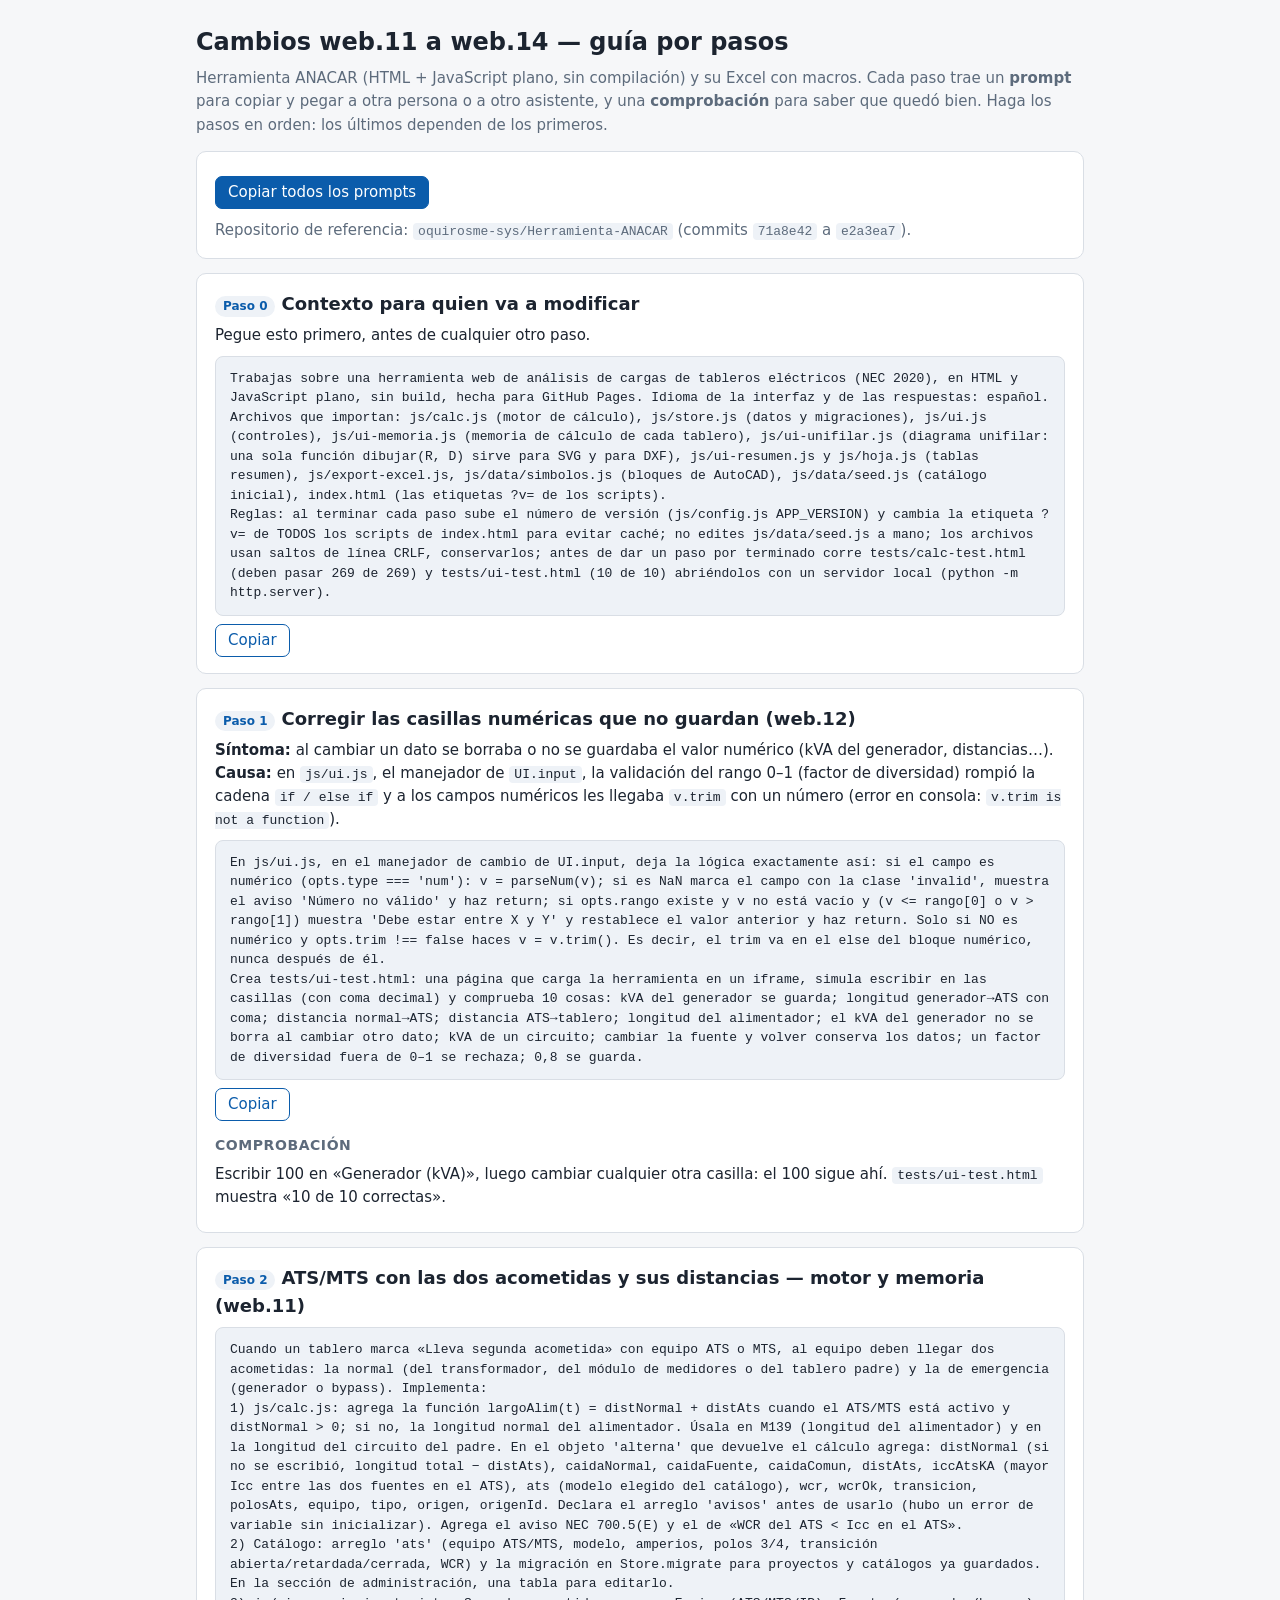
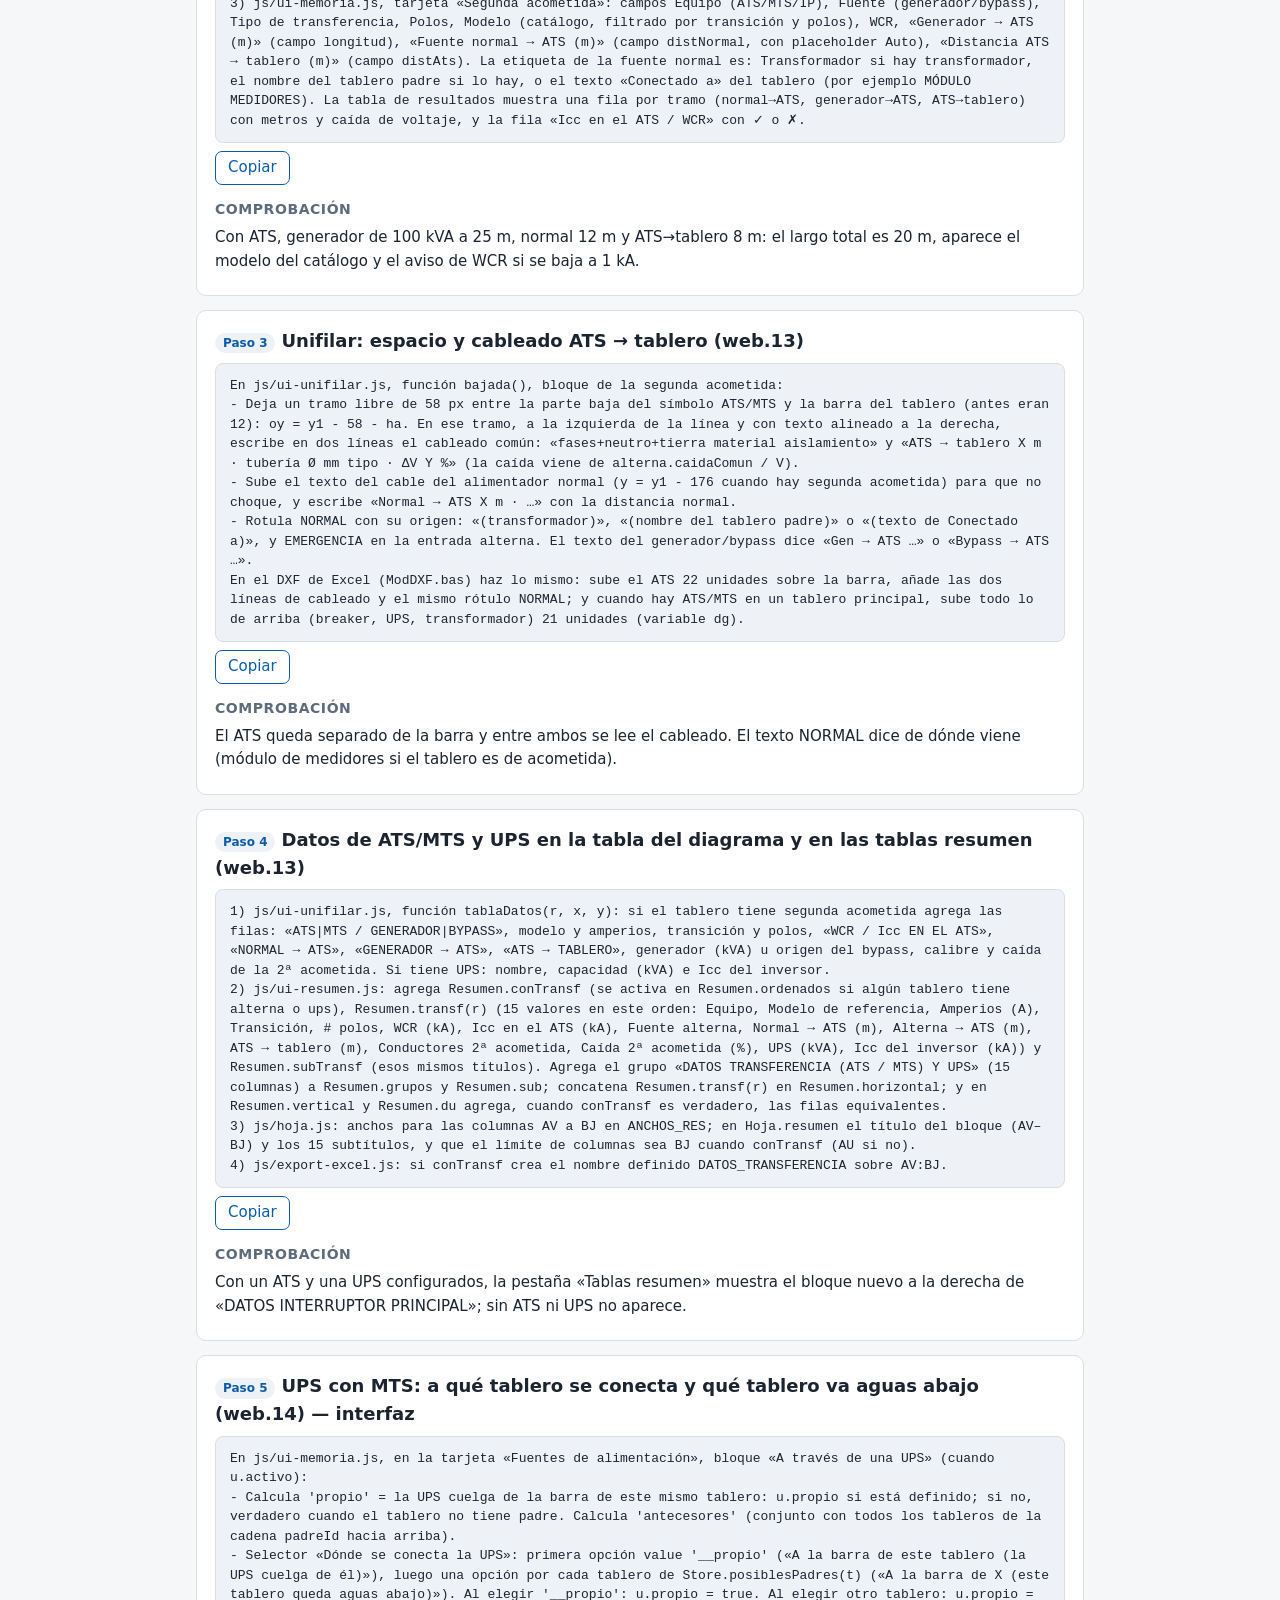
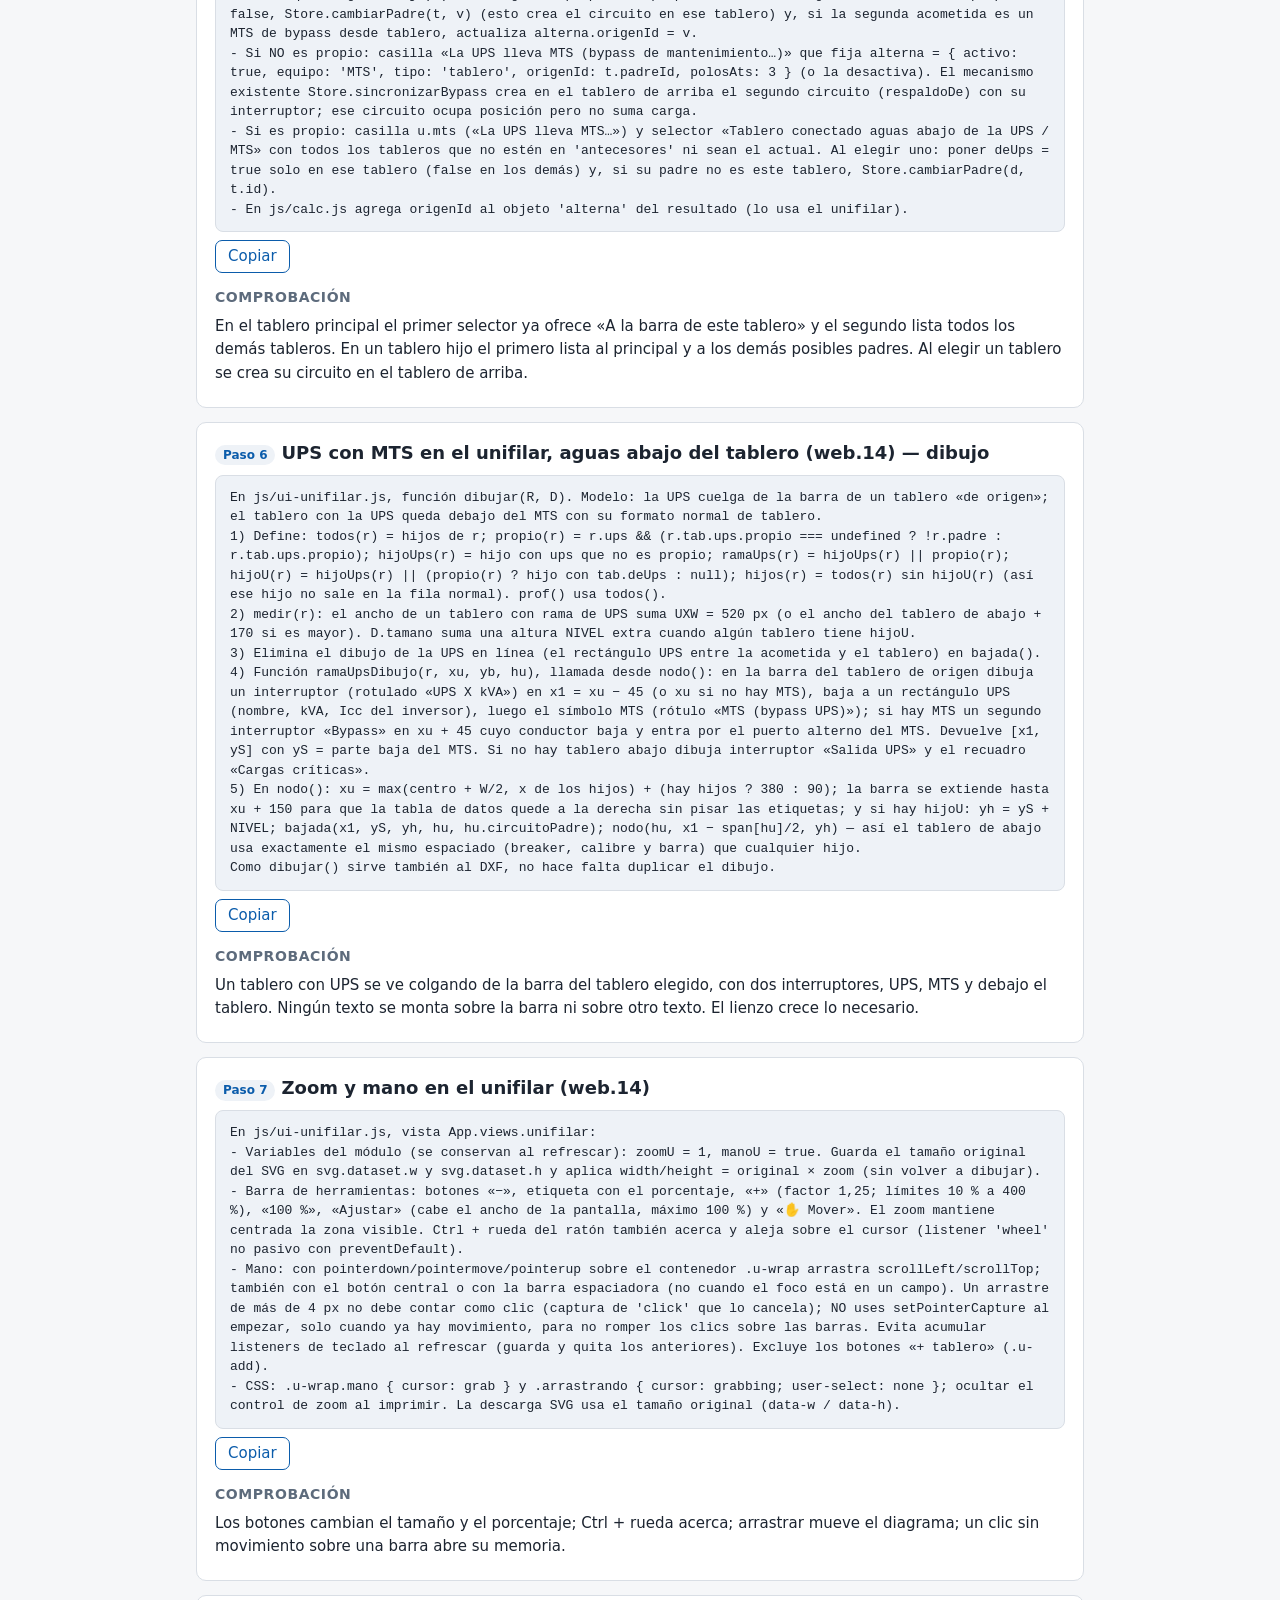
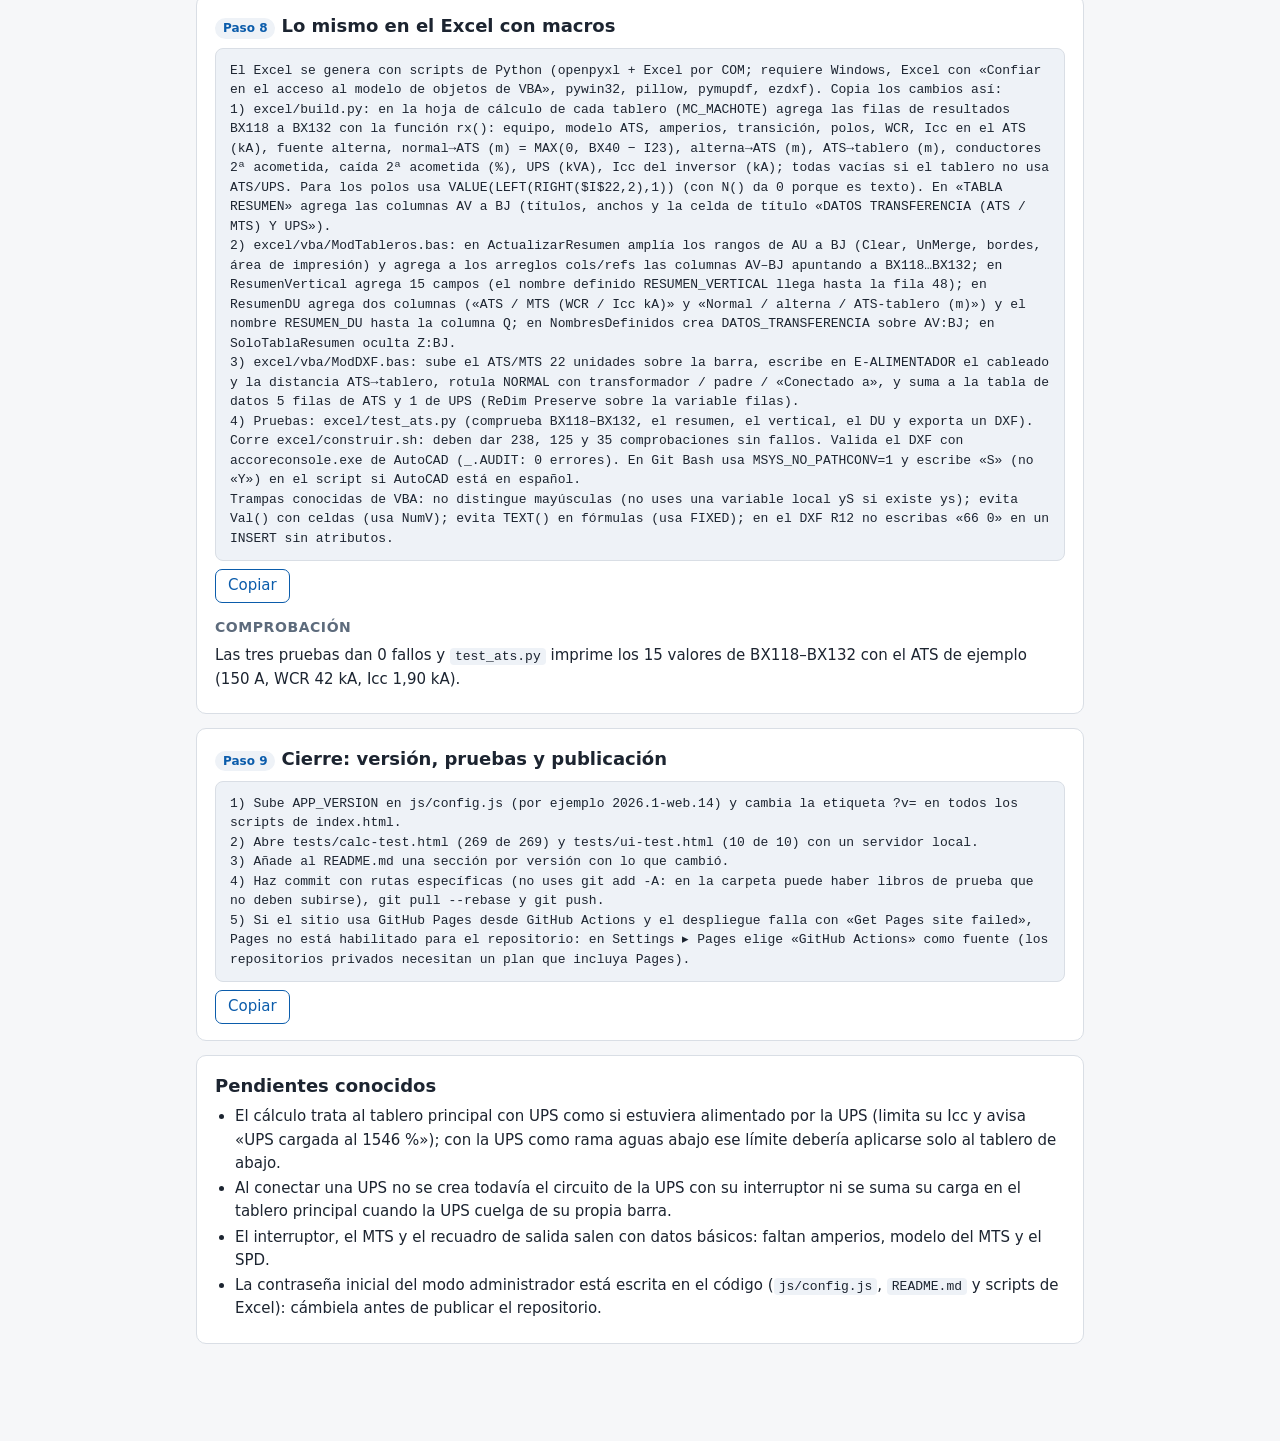
==== docs/cambios-web11-a-web14.html @ cf18eb17 "docs: guía por pasos con los cambios de web.11 a web.14 y prompts para aplicarlos Co-Authored-By: Cl" ====
<!doctype html>
<html lang="es">
<head>
<meta charset="utf-8">
<meta name="viewport" content="width=device-width, initial-scale=1">
<title>Cambios web.11 a web.14 — guía por pasos</title>
<style>
  :root { --bg:#f6f7f9; --card:#fff; --ink:#1c2430; --muted:#5d6b7c; --line:#d9dee5; --brand:#0b5cab; --code:#eef2f7; --ok:#1b7f4b; }
  @media (prefers-color-scheme: dark) { :root { --bg:#14181e; --card:#1d232b; --ink:#e8edf3; --muted:#9aa7b6; --line:#2d3641; --brand:#6aa9f0; --code:#11161c; --ok:#58c58a; } }
  * { box-sizing: border-box; }
  body { margin:0; background:var(--bg); color:var(--ink); font:15px/1.55 system-ui,"Segoe UI",Arial,sans-serif; }
  main { max-width: 920px; margin: 0 auto; padding: 24px 16px 64px; }
  h1 { font-size: 24px; margin: 0 0 6px; } h2 { font-size: 18px; margin: 0 0 4px; } h3 { font-size: 14px; margin: 14px 0 4px; color: var(--muted); text-transform: uppercase; letter-spacing: .04em; }
  p { margin: 6px 0; } .muted { color: var(--muted); }
  .card { background: var(--card); border: 1px solid var(--line); border-radius: 10px; padding: 16px 18px; margin: 14px 0; }
  .tag { display:inline-block; font-size:12px; font-weight:700; padding:1px 8px; border-radius:99px; background: var(--code); color: var(--brand); margin-right: 6px; }
  pre { margin: 8px 0 0; padding: 12px 14px; background: var(--code); border: 1px solid var(--line); border-radius: 8px; white-space: pre-wrap; word-wrap: break-word; font: 13px/1.5 ui-monospace,Consolas,monospace; }
  button { font: inherit; cursor: pointer; border: 1px solid var(--brand); background: transparent; color: var(--brand); border-radius: 7px; padding: 4px 12px; margin-top: 8px; }
  button.fill { background: var(--brand); color: #fff; } button.hecho { border-color: var(--ok); color: var(--ok); }
  ul { margin: 6px 0 6px 20px; padding: 0; } li { margin: 2px 0; }
  code { background: var(--code); padding: 1px 5px; border-radius: 4px; font: 13px ui-monospace,Consolas,monospace; }
  .ver { display:flex; gap:10px; flex-wrap:wrap; align-items:center; }
  label.chk { display:inline-flex; gap:6px; align-items:center; font-size:13px; color:var(--muted); margin-top:8px; margin-left:10px; }
</style>
</head>
<body>
<main>
  <h1>Cambios web.11 a web.14 — guía por pasos</h1>
  <p class="muted">Herramienta ANACAR (HTML + JavaScript plano, sin compilación) y su Excel con macros. Cada paso trae un <b>prompt</b> para copiar y pegar a otra persona o a otro asistente, y una <b>comprobación</b> para saber que quedó bien. Haga los pasos en orden: los últimos dependen de los primeros.</p>
  <div class="card ver">
    <button class="fill" id="todo">Copiar todos los prompts</button>
    <span class="muted">Repositorio de referencia: <code>oquirosme-sys/Herramienta-ANACAR</code> (commits <code>71a8e42</code> a <code>e2a3ea7</code>).</span>
  </div>

  <section class="card" data-p>
    <h2><span class="tag">Paso 0</span>Contexto para quien va a modificar</h2>
    <p>Pegue esto primero, antes de cualquier otro paso.</p>
    <pre>Trabajas sobre una herramienta web de análisis de cargas de tableros eléctricos (NEC 2020), en HTML y JavaScript plano, sin build, hecha para GitHub Pages. Idioma de la interfaz y de las respuestas: español.
Archivos que importan: js/calc.js (motor de cálculo), js/store.js (datos y migraciones), js/ui.js (controles), js/ui-memoria.js (memoria de cálculo de cada tablero), js/ui-unifilar.js (diagrama unifilar: una sola función dibujar(R, D) sirve para SVG y para DXF), js/ui-resumen.js y js/hoja.js (tablas resumen), js/export-excel.js, js/data/simbolos.js (bloques de AutoCAD), js/data/seed.js (catálogo inicial), index.html (las etiquetas ?v= de los scripts).
Reglas: al terminar cada paso sube el número de versión (js/config.js APP_VERSION) y cambia la etiqueta ?v= de TODOS los scripts de index.html para evitar caché; no edites js/data/seed.js a mano; los archivos usan saltos de línea CRLF, conservarlos; antes de dar un paso por terminado corre tests/calc-test.html (deben pasar 269 de 269) y tests/ui-test.html (10 de 10) abriéndolos con un servidor local (python -m http.server).</pre>
    <button>Copiar</button>
  </section>

  <section class="card" data-p>
    <h2><span class="tag">Paso 1</span>Corregir las casillas numéricas que no guardan (web.12)</h2>
    <p><b>Síntoma:</b> al cambiar un dato se borraba o no se guardaba el valor numérico (kVA del generador, distancias…). <b>Causa:</b> en <code>js/ui.js</code>, el manejador de <code>UI.input</code>, la validación del rango 0–1 (factor de diversidad) rompió la cadena <code>if / else if</code> y a los campos numéricos les llegaba <code>v.trim</code> con un número (error en consola: <code>v.trim is not a function</code>).</p>
    <pre>En js/ui.js, en el manejador de cambio de UI.input, deja la lógica exactamente así: si el campo es numérico (opts.type === 'num'): v = parseNum(v); si es NaN marca el campo con la clase 'invalid', muestra el aviso 'Número no válido' y haz return; si opts.rango existe y v no está vacío y (v &lt;= rango[0] o v &gt; rango[1]) muestra 'Debe estar entre X y Y' y restablece el valor anterior y haz return. Solo si NO es numérico y opts.trim !== false haces v = v.trim(). Es decir, el trim va en el else del bloque numérico, nunca después de él.
Crea tests/ui-test.html: una página que carga la herramienta en un iframe, simula escribir en las casillas (con coma decimal) y comprueba 10 cosas: kVA del generador se guarda; longitud generador→ATS con coma; distancia normal→ATS; distancia ATS→tablero; longitud del alimentador; el kVA del generador no se borra al cambiar otro dato; kVA de un circuito; cambiar la fuente y volver conserva los datos; un factor de diversidad fuera de 0–1 se rechaza; 0,8 se guarda.</pre>
    <button>Copiar</button>
    <h3>Comprobación</h3>
    <p>Escribir 100 en «Generador (kVA)», luego cambiar cualquier otra casilla: el 100 sigue ahí. <code>tests/ui-test.html</code> muestra «10 de 10 correctas».</p>
  </section>

  <section class="card" data-p>
    <h2><span class="tag">Paso 2</span>ATS/MTS con las dos acometidas y sus distancias — motor y memoria (web.11)</h2>
    <pre>Cuando un tablero marca «Lleva segunda acometida» con equipo ATS o MTS, al equipo deben llegar dos acometidas: la normal (del transformador, del módulo de medidores o del tablero padre) y la de emergencia (generador o bypass). Implementa:
1) js/calc.js: agrega la función largoAlim(t) = distNormal + distAts cuando el ATS/MTS está activo y distNormal &gt; 0; si no, la longitud normal del alimentador. Úsala en M139 (longitud del alimentador) y en la longitud del circuito del padre. En el objeto 'alterna' que devuelve el cálculo agrega: distNormal (si no se escribió, longitud total − distAts), caidaNormal, caidaFuente, caidaComun, distAts, iccAtsKA (mayor Icc entre las dos fuentes en el ATS), ats (modelo elegido del catálogo), wcr, wcrOk, transicion, polosAts, equipo, tipo, origen, origenId. Declara el arreglo 'avisos' antes de usarlo (hubo un error de variable sin inicializar). Agrega el aviso NEC 700.5(E) y el de «WCR del ATS &lt; Icc en el ATS».
2) Catálogo: arreglo 'ats' (equipo ATS/MTS, modelo, amperios, polos 3/4, transición abierta/retardada/cerrada, WCR) y la migración en Store.migrate para proyectos y catálogos ya guardados. En la sección de administración, una tabla para editarlo.
3) js/ui-memoria.js, tarjeta «Segunda acometida»: campos Equipo (ATS/MTS/IP), Fuente (generador/bypass), Tipo de transferencia, Polos, Modelo (catálogo, filtrado por transición y polos), WCR, «Generador → ATS (m)» (campo longitud), «Fuente normal → ATS (m)» (campo distNormal, con placeholder Auto), «Distancia ATS → tablero (m)» (campo distAts). La etiqueta de la fuente normal es: Transformador si hay transformador, el nombre del tablero padre si lo hay, o el texto «Conectado a» del tablero (por ejemplo MÓDULO MEDIDORES). La tabla de resultados muestra una fila por tramo (normal→ATS, generador→ATS, ATS→tablero) con metros y caída de voltaje, y la fila «Icc en el ATS / WCR» con ✓ o ✗.</pre>
    <button>Copiar</button>
    <h3>Comprobación</h3>
    <p>Con ATS, generador de 100 kVA a 25 m, normal 12 m y ATS→tablero 8 m: el largo total es 20 m, aparece el modelo del catálogo y el aviso de WCR si se baja a 1 kA.</p>
  </section>

  <section class="card" data-p>
    <h2><span class="tag">Paso 3</span>Unifilar: espacio y cableado ATS → tablero (web.13)</h2>
    <pre>En js/ui-unifilar.js, función bajada(), bloque de la segunda acometida:
- Deja un tramo libre de 58 px entre la parte baja del símbolo ATS/MTS y la barra del tablero (antes eran 12): oy = y1 - 58 - ha. En ese tramo, a la izquierda de la línea y con texto alineado a la derecha, escribe en dos líneas el cableado común: «fases+neutro+tierra material aislamiento» y «ATS → tablero X m · tubería Ø mm tipo · ΔV Y %» (la caída viene de alterna.caidaComun / V).
- Sube el texto del cable del alimentador normal (y = y1 - 176 cuando hay segunda acometida) para que no choque, y escribe «Normal → ATS X m · …» con la distancia normal.
- Rotula NORMAL con su origen: «(transformador)», «(nombre del tablero padre)» o «(texto de Conectado a)», y EMERGENCIA en la entrada alterna. El texto del generador/bypass dice «Gen → ATS …» o «Bypass → ATS …».
En el DXF de Excel (ModDXF.bas) haz lo mismo: sube el ATS 22 unidades sobre la barra, añade las dos líneas de cableado y el mismo rótulo NORMAL; y cuando hay ATS/MTS en un tablero principal, sube todo lo de arriba (breaker, UPS, transformador) 21 unidades (variable dg).</pre>
    <button>Copiar</button>
    <h3>Comprobación</h3>
    <p>El ATS queda separado de la barra y entre ambos se lee el cableado. El texto NORMAL dice de dónde viene (módulo de medidores si el tablero es de acometida).</p>
  </section>

  <section class="card" data-p>
    <h2><span class="tag">Paso 4</span>Datos de ATS/MTS y UPS en la tabla del diagrama y en las tablas resumen (web.13)</h2>
    <pre>1) js/ui-unifilar.js, función tablaDatos(r, x, y): si el tablero tiene segunda acometida agrega las filas: «ATS|MTS / GENERADOR|BYPASS», modelo y amperios, transición y polos, «WCR / Icc EN EL ATS», «NORMAL → ATS», «GENERADOR → ATS», «ATS → TABLERO», generador (kVA) u origen del bypass, calibre y caída de la 2ª acometida. Si tiene UPS: nombre, capacidad (kVA) e Icc del inversor.
2) js/ui-resumen.js: agrega Resumen.conTransf (se activa en Resumen.ordenados si algún tablero tiene alterna o ups), Resumen.transf(r) (15 valores en este orden: Equipo, Modelo de referencia, Amperios (A), Transición, # polos, WCR (kA), Icc en el ATS (kA), Fuente alterna, Normal → ATS (m), Alterna → ATS (m), ATS → tablero (m), Conductores 2ª acometida, Caída 2ª acometida (%), UPS (kVA), Icc del inversor (kA)) y Resumen.subTransf (esos mismos títulos). Agrega el grupo «DATOS TRANSFERENCIA (ATS / MTS) Y UPS» (15 columnas) a Resumen.grupos y Resumen.sub; concatena Resumen.transf(r) en Resumen.horizontal; y en Resumen.vertical y Resumen.du agrega, cuando conTransf es verdadero, las filas equivalentes.
3) js/hoja.js: anchos para las columnas AV a BJ en ANCHOS_RES; en Hoja.resumen el título del bloque (AV–BJ) y los 15 subtítulos, y que el límite de columnas sea BJ cuando conTransf (AU si no).
4) js/export-excel.js: si conTransf crea el nombre definido DATOS_TRANSFERENCIA sobre AV:BJ.</pre>
    <button>Copiar</button>
    <h3>Comprobación</h3>
    <p>Con un ATS y una UPS configurados, la pestaña «Tablas resumen» muestra el bloque nuevo a la derecha de «DATOS INTERRUPTOR PRINCIPAL»; sin ATS ni UPS no aparece.</p>
  </section>

  <section class="card" data-p>
    <h2><span class="tag">Paso 5</span>UPS con MTS: a qué tablero se conecta y qué tablero va aguas abajo (web.14) — interfaz</h2>
    <pre>En js/ui-memoria.js, en la tarjeta «Fuentes de alimentación», bloque «A través de una UPS» (cuando u.activo):
- Calcula 'propio' = la UPS cuelga de la barra de este mismo tablero: u.propio si está definido; si no, verdadero cuando el tablero no tiene padre. Calcula 'antecesores' (conjunto con todos los tableros de la cadena padreId hacia arriba).
- Selector «Dónde se conecta la UPS»: primera opción value '__propio' («A la barra de este tablero (la UPS cuelga de él)»), luego una opción por cada tablero de Store.posiblesPadres(t) («A la barra de X (este tablero queda aguas abajo)»). Al elegir '__propio': u.propio = true. Al elegir otro tablero: u.propio = false, Store.cambiarPadre(t, v) (esto crea el circuito en ese tablero) y, si la segunda acometida es un MTS de bypass desde tablero, actualiza alterna.origenId = v.
- Si NO es propio: casilla «La UPS lleva MTS (bypass de mantenimiento…)» que fija alterna = { activo: true, equipo: 'MTS', tipo: 'tablero', origenId: t.padreId, polosAts: 3 } (o la desactiva). El mecanismo existente Store.sincronizarBypass crea en el tablero de arriba el segundo circuito (respaldoDe) con su interruptor; ese circuito ocupa posición pero no suma carga.
- Si es propio: casilla u.mts («La UPS lleva MTS…») y selector «Tablero conectado aguas abajo de la UPS / MTS» con todos los tableros que no estén en 'antecesores' ni sean el actual. Al elegir uno: poner deUps = true solo en ese tablero (false en los demás) y, si su padre no es este tablero, Store.cambiarPadre(d, t.id).
- En js/calc.js agrega origenId al objeto 'alterna' del resultado (lo usa el unifilar).</pre>
    <button>Copiar</button>
    <h3>Comprobación</h3>
    <p>En el tablero principal el primer selector ya ofrece «A la barra de este tablero» y el segundo lista todos los demás tableros. En un tablero hijo el primero lista al principal y a los demás posibles padres. Al elegir un tablero se crea su circuito en el tablero de arriba.</p>
  </section>

  <section class="card" data-p>
    <h2><span class="tag">Paso 6</span>UPS con MTS en el unifilar, aguas abajo del tablero (web.14) — dibujo</h2>
    <pre>En js/ui-unifilar.js, función dibujar(R, D). Modelo: la UPS cuelga de la barra de un tablero «de origen»; el tablero con la UPS queda debajo del MTS con su formato normal de tablero.
1) Define: todos(r) = hijos de r; propio(r) = r.ups && (r.tab.ups.propio === undefined ? !r.padre : r.tab.ups.propio); hijoUps(r) = hijo con ups que no es propio; ramaUps(r) = hijoUps(r) || propio(r); hijoU(r) = hijoUps(r) || (propio(r) ? hijo con tab.deUps : null); hijos(r) = todos(r) sin hijoU(r) (así ese hijo no sale en la fila normal). prof() usa todos().
2) medir(r): el ancho de un tablero con rama de UPS suma UXW = 520 px (o el ancho del tablero de abajo + 170 si es mayor). D.tamano suma una altura NIVEL extra cuando algún tablero tiene hijoU.
3) Elimina el dibujo de la UPS en línea (el rectángulo UPS entre la acometida y el tablero) en bajada().
4) Función ramaUpsDibujo(r, xu, yb, hu), llamada desde nodo(): en la barra del tablero de origen dibuja un interruptor (rotulado «UPS X kVA») en x1 = xu − 45 (o xu si no hay MTS), baja a un rectángulo UPS (nombre, kVA, Icc del inversor), luego el símbolo MTS (rótulo «MTS (bypass UPS)»); si hay MTS un segundo interruptor «Bypass» en xu + 45 cuyo conductor baja y entra por el puerto alterno del MTS. Devuelve [x1, yS] con yS = parte baja del MTS. Si no hay tablero abajo dibuja interruptor «Salida UPS» y el recuadro «Cargas críticas».
5) En nodo(): xu = max(centro + W/2, x de los hijos) + (hay hijos ? 380 : 90); la barra se extiende hasta xu + 150 para que la tabla de datos quede a la derecha sin pisar las etiquetas; y si hay hijoU: yh = yS + NIVEL; bajada(x1, yS, yh, hu, hu.circuitoPadre); nodo(hu, x1 − span[hu]/2, yh) — así el tablero de abajo usa exactamente el mismo espaciado (breaker, calibre y barra) que cualquier hijo.
Como dibujar() sirve también al DXF, no hace falta duplicar el dibujo.</pre>
    <button>Copiar</button>
    <h3>Comprobación</h3>
    <p>Un tablero con UPS se ve colgando de la barra del tablero elegido, con dos interruptores, UPS, MTS y debajo el tablero. Ningún texto se monta sobre la barra ni sobre otro texto. El lienzo crece lo necesario.</p>
  </section>

  <section class="card" data-p>
    <h2><span class="tag">Paso 7</span>Zoom y mano en el unifilar (web.14)</h2>
    <pre>En js/ui-unifilar.js, vista App.views.unifilar:
- Variables del módulo (se conservan al refrescar): zoomU = 1, manoU = true. Guarda el tamaño original del SVG en svg.dataset.w y svg.dataset.h y aplica width/height = original × zoom (sin volver a dibujar).
- Barra de herramientas: botones «−», etiqueta con el porcentaje, «+» (factor 1,25; límites 10 % a 400 %), «100 %», «Ajustar» (cabe el ancho de la pantalla, máximo 100 %) y «✋ Mover». El zoom mantiene centrada la zona visible. Ctrl + rueda del ratón también acerca y aleja sobre el cursor (listener 'wheel' no pasivo con preventDefault).
- Mano: con pointerdown/pointermove/pointerup sobre el contenedor .u-wrap arrastra scrollLeft/scrollTop; también con el botón central o con la barra espaciadora (no cuando el foco está en un campo). Un arrastre de más de 4 px no debe contar como clic (captura de 'click' que lo cancela); NO uses setPointerCapture al empezar, solo cuando ya hay movimiento, para no romper los clics sobre las barras. Evita acumular listeners de teclado al refrescar (guarda y quita los anteriores). Excluye los botones «+ tablero» (.u-add).
- CSS: .u-wrap.mano { cursor: grab } y .arrastrando { cursor: grabbing; user-select: none }; ocultar el control de zoom al imprimir. La descarga SVG usa el tamaño original (data-w / data-h).</pre>
    <button>Copiar</button>
    <h3>Comprobación</h3>
    <p>Los botones cambian el tamaño y el porcentaje; Ctrl + rueda acerca; arrastrar mueve el diagrama; un clic sin movimiento sobre una barra abre su memoria.</p>
  </section>

  <section class="card" data-p>
    <h2><span class="tag">Paso 8</span>Lo mismo en el Excel con macros</h2>
    <pre>El Excel se genera con scripts de Python (openpyxl + Excel por COM; requiere Windows, Excel con «Confiar en el acceso al modelo de objetos de VBA», pywin32, pillow, pymupdf, ezdxf). Copia los cambios así:
1) excel/build.py: en la hoja de cálculo de cada tablero (MC_MACHOTE) agrega las filas de resultados BX118 a BX132 con la función rx(): equipo, modelo ATS, amperios, transición, polos, WCR, Icc en el ATS (kA), fuente alterna, normal→ATS (m) = MAX(0, BX40 − I23), alterna→ATS (m), ATS→tablero (m), conductores 2ª acometida, caída 2ª acometida (%), UPS (kVA), Icc del inversor (kA); todas vacías si el tablero no usa ATS/UPS. Para los polos usa VALUE(LEFT(RIGHT($I$22,2),1)) (con N() da 0 porque es texto). En «TABLA RESUMEN» agrega las columnas AV a BJ (títulos, anchos y la celda de título «DATOS TRANSFERENCIA (ATS / MTS) Y UPS»).
2) excel/vba/ModTableros.bas: en ActualizarResumen amplía los rangos de AU a BJ (Clear, UnMerge, bordes, área de impresión) y agrega a los arreglos cols/refs las columnas AV–BJ apuntando a BX118…BX132; en ResumenVertical agrega 15 campos (el nombre definido RESUMEN_VERTICAL llega hasta la fila 48); en ResumenDU agrega dos columnas («ATS / MTS (WCR / Icc kA)» y «Normal / alterna / ATS-tablero (m)») y el nombre RESUMEN_DU hasta la columna Q; en NombresDefinidos crea DATOS_TRANSFERENCIA sobre AV:BJ; en SoloTablaResumen oculta Z:BJ.
3) excel/vba/ModDXF.bas: sube el ATS/MTS 22 unidades sobre la barra, escribe en E-ALIMENTADOR el cableado y la distancia ATS→tablero, rotula NORMAL con transformador / padre / «Conectado a», y suma a la tabla de datos 5 filas de ATS y 1 de UPS (ReDim Preserve sobre la variable filas).
4) Pruebas: excel/test_ats.py (comprueba BX118–BX132, el resumen, el vertical, el DU y exporta un DXF). Corre excel/construir.sh: deben dar 238, 125 y 35 comprobaciones sin fallos. Valida el DXF con accoreconsole.exe de AutoCAD (_.AUDIT: 0 errores). En Git Bash usa MSYS_NO_PATHCONV=1 y escribe «S» (no «Y») en el script si AutoCAD está en español.
Trampas conocidas de VBA: no distingue mayúsculas (no uses una variable local yS si existe ys); evita Val() con celdas (usa NumV); evita TEXT() en fórmulas (usa FIXED); en el DXF R12 no escribas «66 0» en un INSERT sin atributos.</pre>
    <button>Copiar</button>
    <h3>Comprobación</h3>
    <p>Las tres pruebas dan 0 fallos y <code>test_ats.py</code> imprime los 15 valores de BX118–BX132 con el ATS de ejemplo (150 A, WCR 42 kA, Icc 1,90 kA).</p>
  </section>

  <section class="card" data-p>
    <h2><span class="tag">Paso 9</span>Cierre: versión, pruebas y publicación</h2>
    <pre>1) Sube APP_VERSION en js/config.js (por ejemplo 2026.1-web.14) y cambia la etiqueta ?v= en todos los scripts de index.html.
2) Abre tests/calc-test.html (269 de 269) y tests/ui-test.html (10 de 10) con un servidor local.
3) Añade al README.md una sección por versión con lo que cambió.
4) Haz commit con rutas específicas (no uses git add -A: en la carpeta puede haber libros de prueba que no deben subirse), git pull --rebase y git push.
5) Si el sitio usa GitHub Pages desde GitHub Actions y el despliegue falla con «Get Pages site failed», Pages no está habilitado para el repositorio: en Settings ▸ Pages elige «GitHub Actions» como fuente (los repositorios privados necesitan un plan que incluya Pages).</pre>
    <button>Copiar</button>
  </section>

  <section class="card">
    <h2>Pendientes conocidos</h2>
    <ul>
      <li>El cálculo trata al tablero principal con UPS como si estuviera alimentado por la UPS (limita su Icc y avisa «UPS cargada al 1546 %»); con la UPS como rama aguas abajo ese límite debería aplicarse solo al tablero de abajo.</li>
      <li>Al conectar una UPS no se crea todavía el circuito de la UPS con su interruptor ni se suma su carga en el tablero principal cuando la UPS cuelga de su propia barra.</li>
      <li>El interruptor, el MTS y el recuadro de salida salen con datos básicos: faltan amperios, modelo del MTS y el SPD.</li>
      <li>La contraseña inicial del modo administrador está escrita en el código (<code>js/config.js</code>, <code>README.md</code> y scripts de Excel): cámbiela antes de publicar el repositorio.</li>
    </ul>
  </section>
</main>
<script>
  document.querySelectorAll('section[data-p]').forEach(function (s) {
    var pre = s.querySelector('pre'), b = s.querySelector('button');
    var titulo = s.querySelector('h2').textContent;
    s.dataset.texto = titulo + '\n\n' + pre.textContent;
    b.addEventListener('click', function () {
      copiar(pre.textContent, b);
    });
  });
  function copiar(t, b) {
    var ok = function () { var a = b.textContent; b.textContent = 'Copiado ✓'; b.classList.add('hecho'); setTimeout(function () { b.textContent = a; b.classList.remove('hecho'); }, 1500); };
    if (navigator.clipboard && navigator.clipboard.writeText) navigator.clipboard.writeText(t).then(ok, function () { viejo(t); ok(); });
    else { viejo(t); ok(); }
  }
  function viejo(t) { var a = document.createElement('textarea'); a.value = t; document.body.appendChild(a); a.select(); try { document.execCommand('copy'); } catch (e) { } document.body.removeChild(a); }
  document.getElementById('todo').addEventListener('click', function () {
    var partes = []; document.querySelectorAll('section[data-p]').forEach(function (s) { partes.push(s.dataset.texto); });
    copiar(partes.join('\n\n----------------------------------------\n\n'), document.getElementById('todo'));
  });
</script>
</body>
</html>
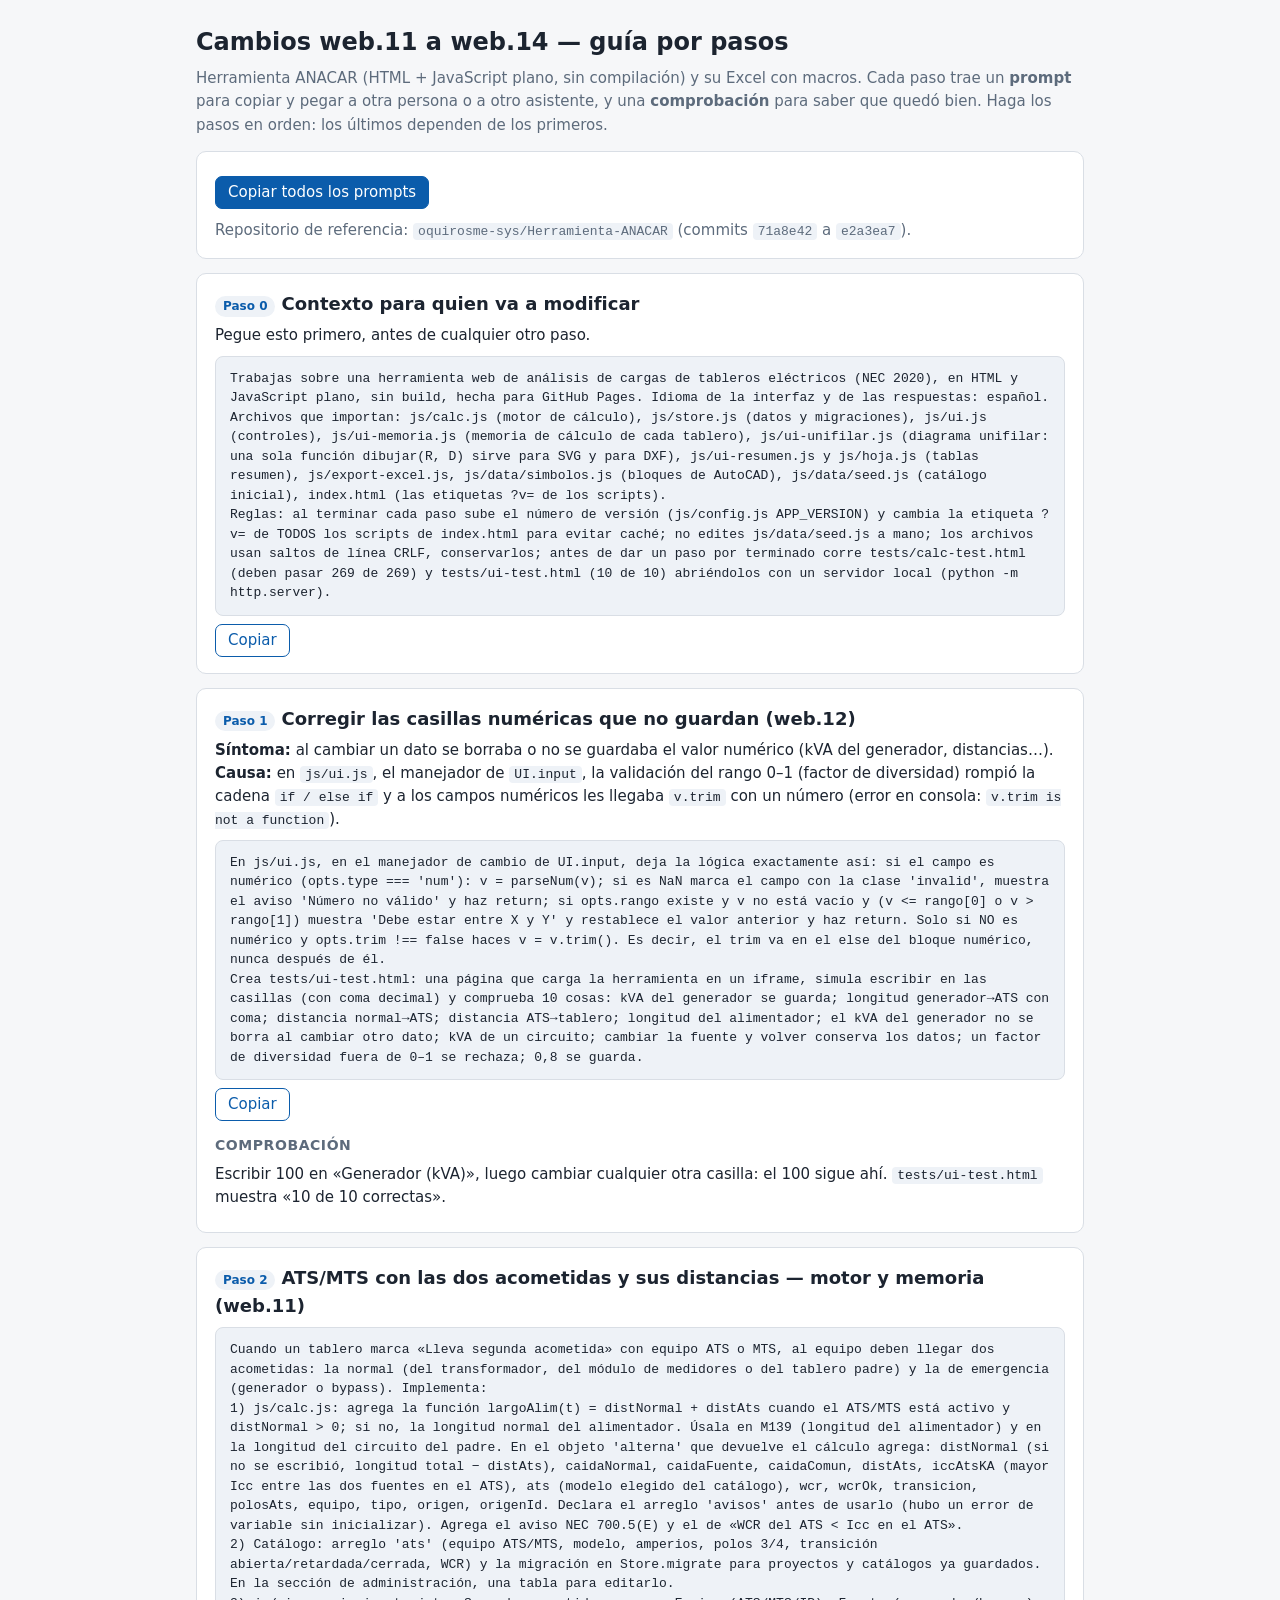
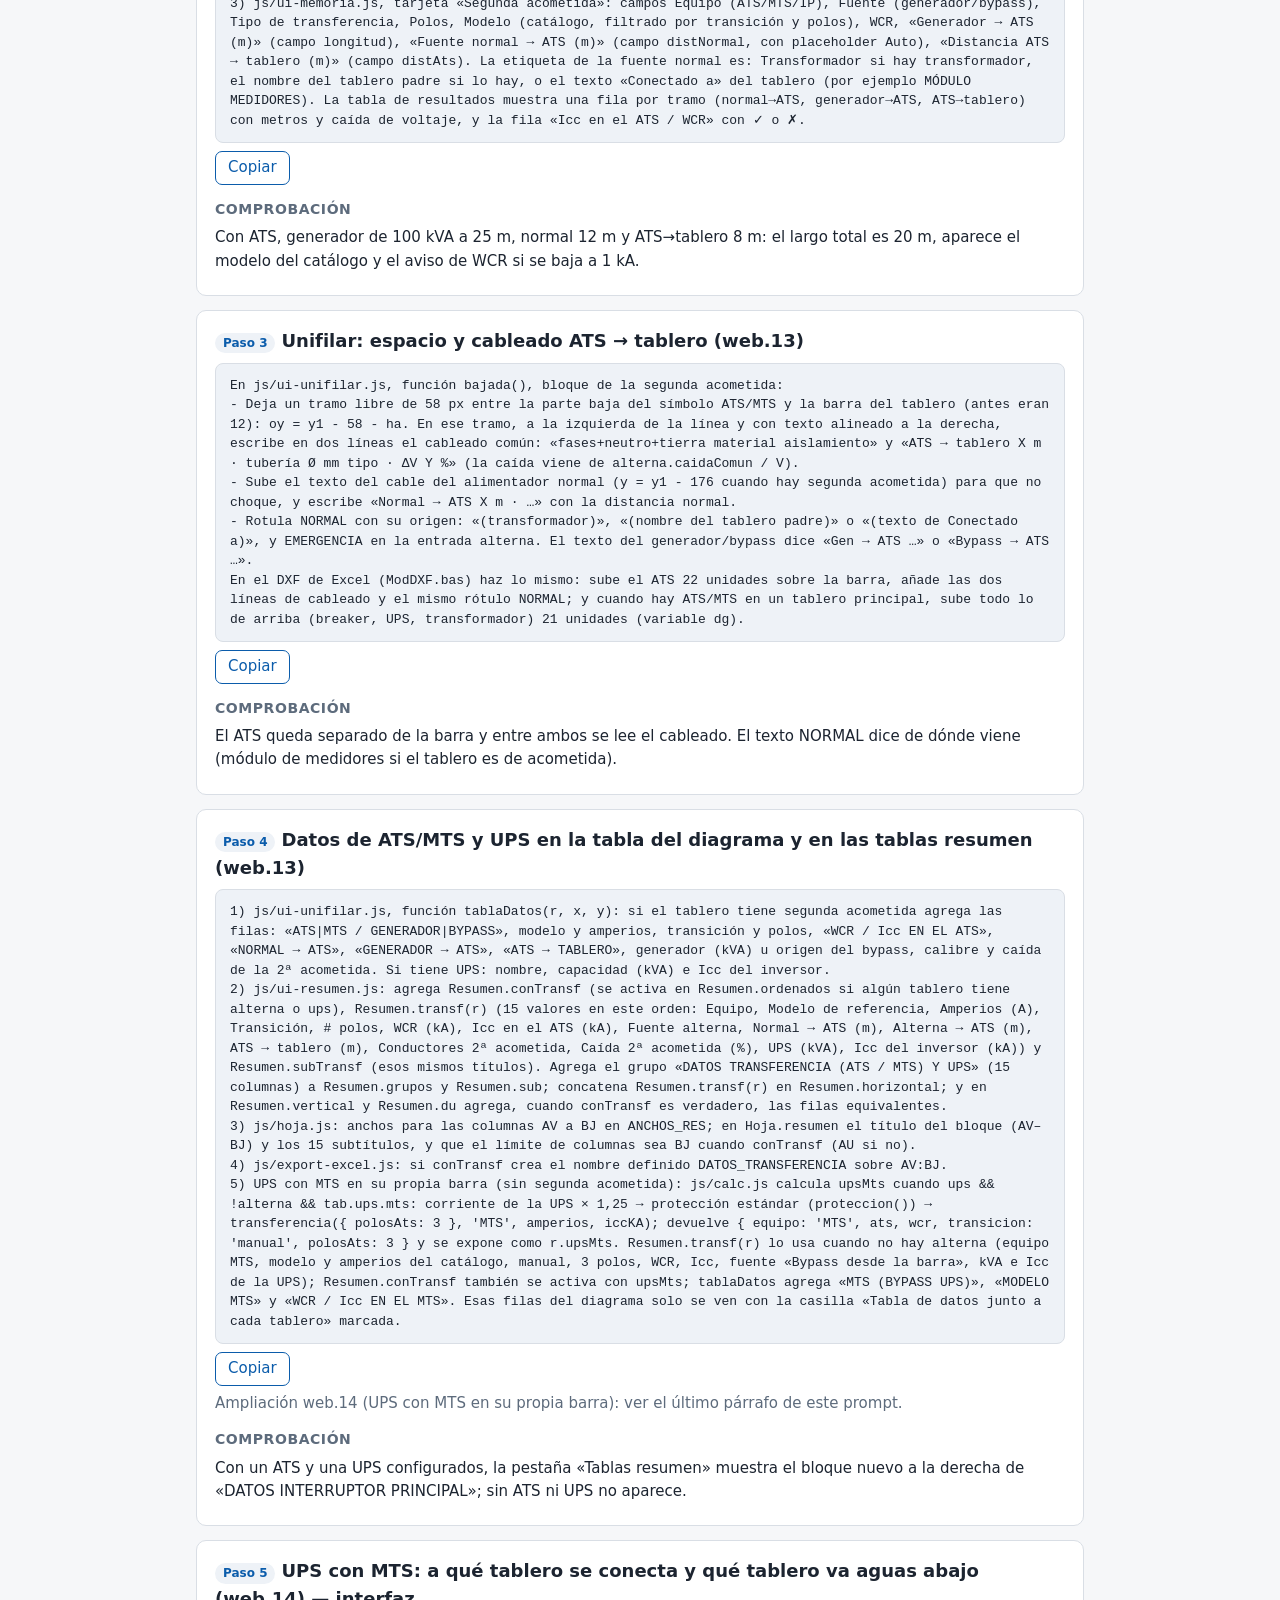
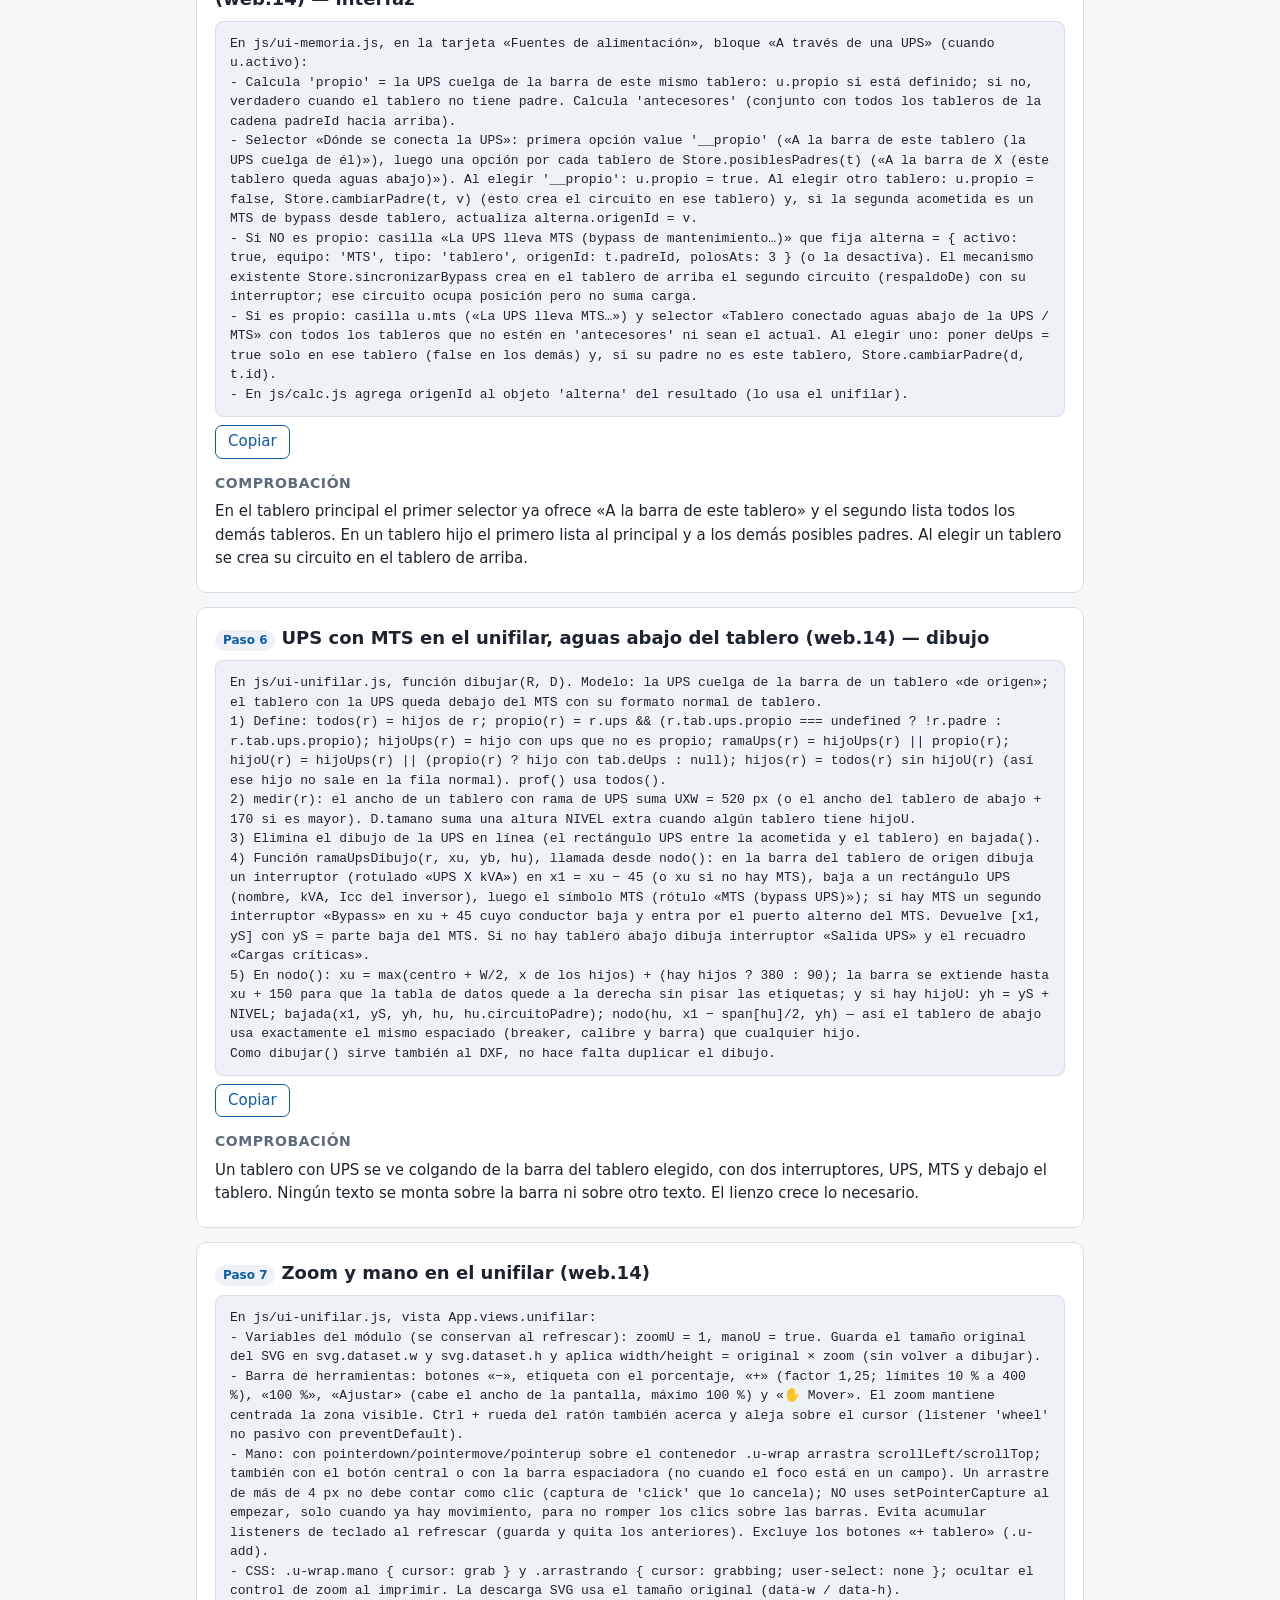
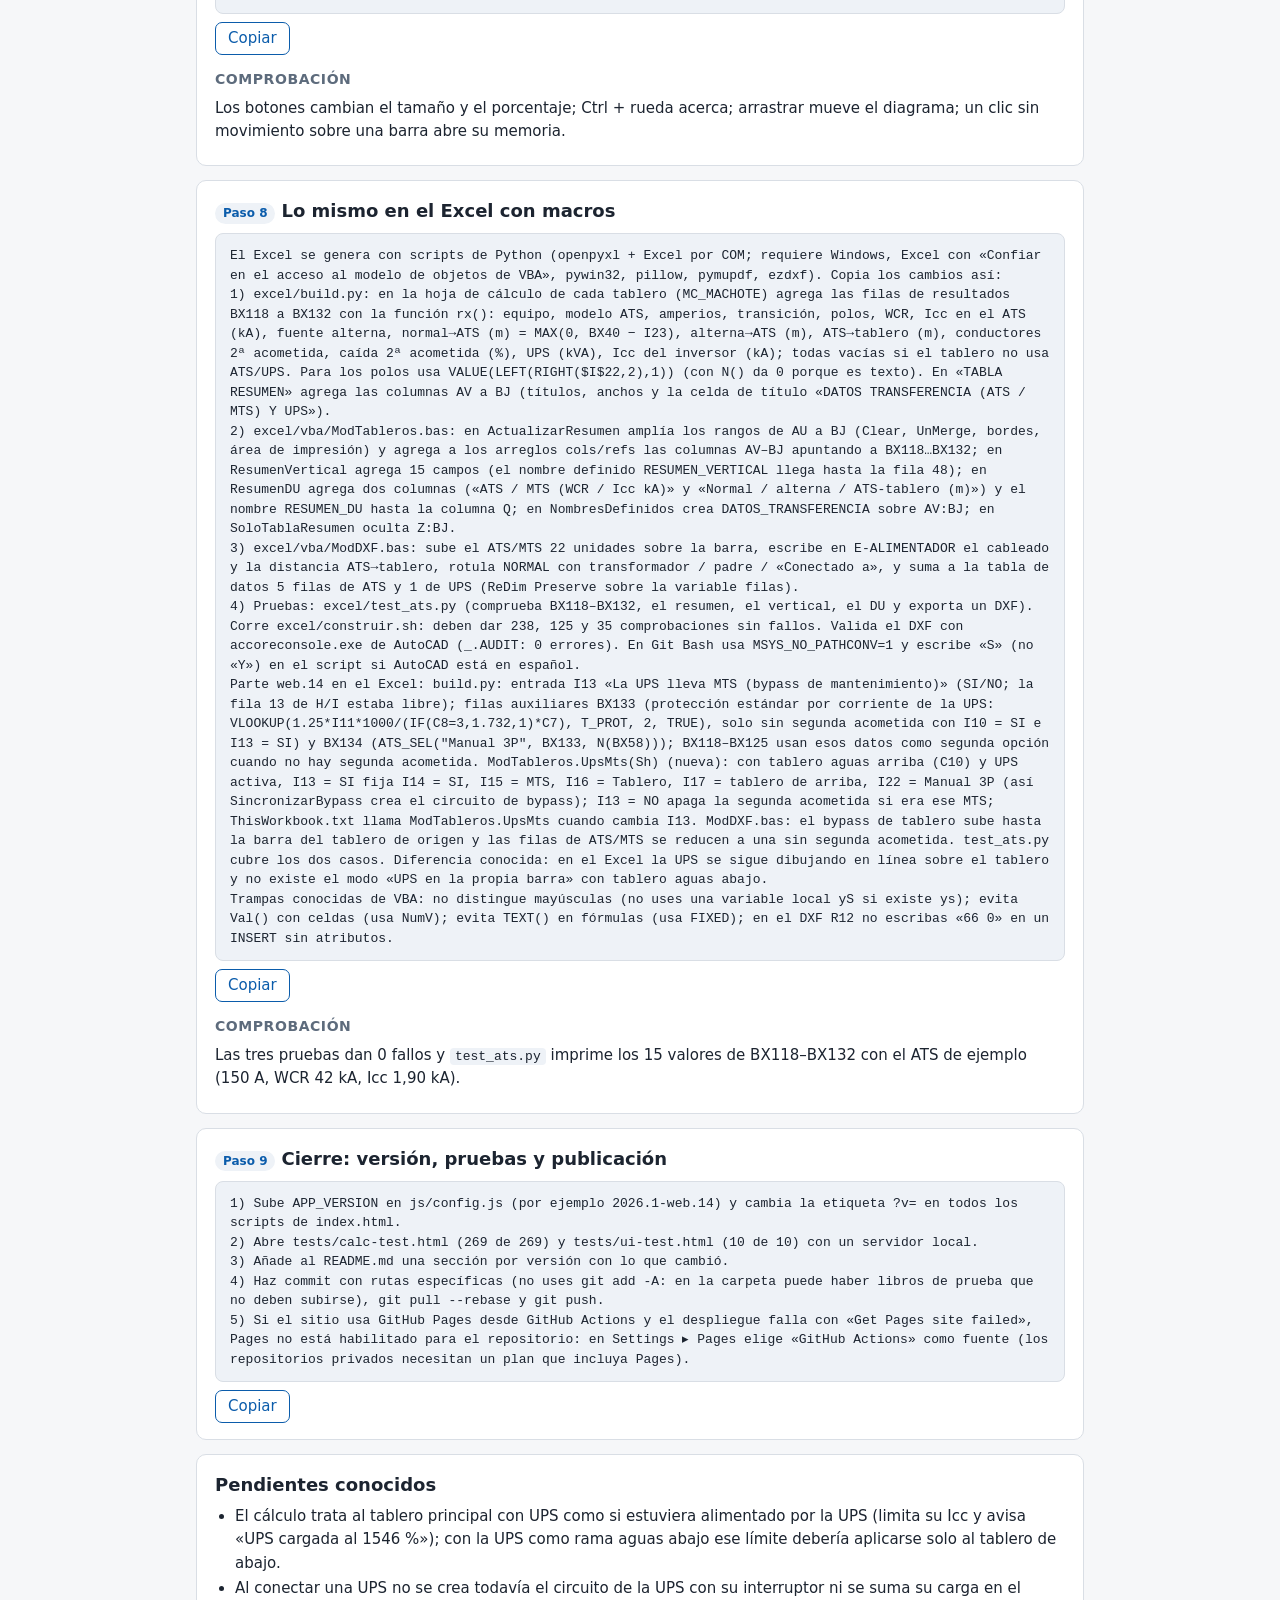
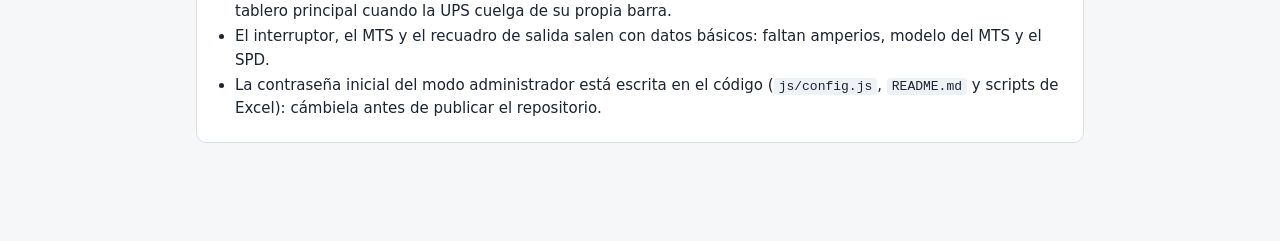
==== commit d5daf80b: "Excel: la UPS lleva MTS (I13) con circuito de bypass en el tablero de arriba, datos del MTS en resum" ====
--- a/docs/cambios-web11-a-web14.html
+++ b/docs/cambios-web11-a-web14.html
@@ -79,8 +79,10 @@
     <pre>1) js/ui-unifilar.js, función tablaDatos(r, x, y): si el tablero tiene segunda acometida agrega las filas: «ATS|MTS / GENERADOR|BYPASS», modelo y amperios, transición y polos, «WCR / Icc EN EL ATS», «NORMAL → ATS», «GENERADOR → ATS», «ATS → TABLERO», generador (kVA) u origen del bypass, calibre y caída de la 2ª acometida. Si tiene UPS: nombre, capacidad (kVA) e Icc del inversor.
 2) js/ui-resumen.js: agrega Resumen.conTransf (se activa en Resumen.ordenados si algún tablero tiene alterna o ups), Resumen.transf(r) (15 valores en este orden: Equipo, Modelo de referencia, Amperios (A), Transición, # polos, WCR (kA), Icc en el ATS (kA), Fuente alterna, Normal → ATS (m), Alterna → ATS (m), ATS → tablero (m), Conductores 2ª acometida, Caída 2ª acometida (%), UPS (kVA), Icc del inversor (kA)) y Resumen.subTransf (esos mismos títulos). Agrega el grupo «DATOS TRANSFERENCIA (ATS / MTS) Y UPS» (15 columnas) a Resumen.grupos y Resumen.sub; concatena Resumen.transf(r) en Resumen.horizontal; y en Resumen.vertical y Resumen.du agrega, cuando conTransf es verdadero, las filas equivalentes.
 3) js/hoja.js: anchos para las columnas AV a BJ en ANCHOS_RES; en Hoja.resumen el título del bloque (AV–BJ) y los 15 subtítulos, y que el límite de columnas sea BJ cuando conTransf (AU si no).
-4) js/export-excel.js: si conTransf crea el nombre definido DATOS_TRANSFERENCIA sobre AV:BJ.</pre>
+4) js/export-excel.js: si conTransf crea el nombre definido DATOS_TRANSFERENCIA sobre AV:BJ.
+5) UPS con MTS en su propia barra (sin segunda acometida): js/calc.js calcula upsMts cuando ups &amp;&amp; !alterna &amp;&amp; tab.ups.mts: corriente de la UPS × 1,25 → protección estándar (proteccion()) → transferencia({ polosAts: 3 }, 'MTS', amperios, iccKA); devuelve { equipo: 'MTS', ats, wcr, transicion: 'manual', polosAts: 3 } y se expone como r.upsMts. Resumen.transf(r) lo usa cuando no hay alterna (equipo MTS, modelo y amperios del catálogo, manual, 3 polos, WCR, Icc, fuente «Bypass desde la barra», kVA e Icc de la UPS); Resumen.conTransf también se activa con upsMts; tablaDatos agrega «MTS (BYPASS UPS)», «MODELO MTS» y «WCR / Icc EN EL MTS». Esas filas del diagrama solo se ven con la casilla «Tabla de datos junto a cada tablero» marcada.</pre>
     <button>Copiar</button>
+    <p class="muted">Ampliación web.14 (UPS con MTS en su propia barra): ver el último párrafo de este prompt.</p>
     <h3>Comprobación</h3>
     <p>Con un ATS y una UPS configurados, la pestaña «Tablas resumen» muestra el bloque nuevo a la derecha de «DATOS INTERRUPTOR PRINCIPAL»; sin ATS ni UPS no aparece.</p>
   </section>
@@ -131,6 +133,7 @@
 2) excel/vba/ModTableros.bas: en ActualizarResumen amplía los rangos de AU a BJ (Clear, UnMerge, bordes, área de impresión) y agrega a los arreglos cols/refs las columnas AV–BJ apuntando a BX118…BX132; en ResumenVertical agrega 15 campos (el nombre definido RESUMEN_VERTICAL llega hasta la fila 48); en ResumenDU agrega dos columnas («ATS / MTS (WCR / Icc kA)» y «Normal / alterna / ATS-tablero (m)») y el nombre RESUMEN_DU hasta la columna Q; en NombresDefinidos crea DATOS_TRANSFERENCIA sobre AV:BJ; en SoloTablaResumen oculta Z:BJ.
 3) excel/vba/ModDXF.bas: sube el ATS/MTS 22 unidades sobre la barra, escribe en E-ALIMENTADOR el cableado y la distancia ATS→tablero, rotula NORMAL con transformador / padre / «Conectado a», y suma a la tabla de datos 5 filas de ATS y 1 de UPS (ReDim Preserve sobre la variable filas).
 4) Pruebas: excel/test_ats.py (comprueba BX118–BX132, el resumen, el vertical, el DU y exporta un DXF). Corre excel/construir.sh: deben dar 238, 125 y 35 comprobaciones sin fallos. Valida el DXF con accoreconsole.exe de AutoCAD (_.AUDIT: 0 errores). En Git Bash usa MSYS_NO_PATHCONV=1 y escribe «S» (no «Y») en el script si AutoCAD está en español.
+Parte web.14 en el Excel: build.py: entrada I13 «La UPS lleva MTS (bypass de mantenimiento)» (SI/NO; la fila 13 de H/I estaba libre); filas auxiliares BX133 (protección estándar por corriente de la UPS: VLOOKUP(1.25*I11*1000/(IF(C8=3,1.732,1)*C7), T_PROT, 2, TRUE), solo sin segunda acometida con I10 = SI e I13 = SI) y BX134 (ATS_SEL("Manual 3P", BX133, N(BX58))); BX118–BX125 usan esos datos como segunda opción cuando no hay segunda acometida. ModTableros.UpsMts(Sh) (nueva): con tablero aguas arriba (C10) y UPS activa, I13 = SI fija I14 = SI, I15 = MTS, I16 = Tablero, I17 = tablero de arriba, I22 = Manual 3P (así SincronizarBypass crea el circuito de bypass); I13 = NO apaga la segunda acometida si era ese MTS; ThisWorkbook.txt llama ModTableros.UpsMts cuando cambia I13. ModDXF.bas: el bypass de tablero sube hasta la barra del tablero de origen y las filas de ATS/MTS se reducen a una sin segunda acometida. test_ats.py cubre los dos casos. Diferencia conocida: en el Excel la UPS se sigue dibujando en línea sobre el tablero y no existe el modo «UPS en la propia barra» con tablero aguas abajo.
 Trampas conocidas de VBA: no distingue mayúsculas (no uses una variable local yS si existe ys); evita Val() con celdas (usa NumV); evita TEXT() en fórmulas (usa FIXED); en el DXF R12 no escribas «66 0» en un INSERT sin atributos.</pre>
     <button>Copiar</button>
     <h3>Comprobación</h3>
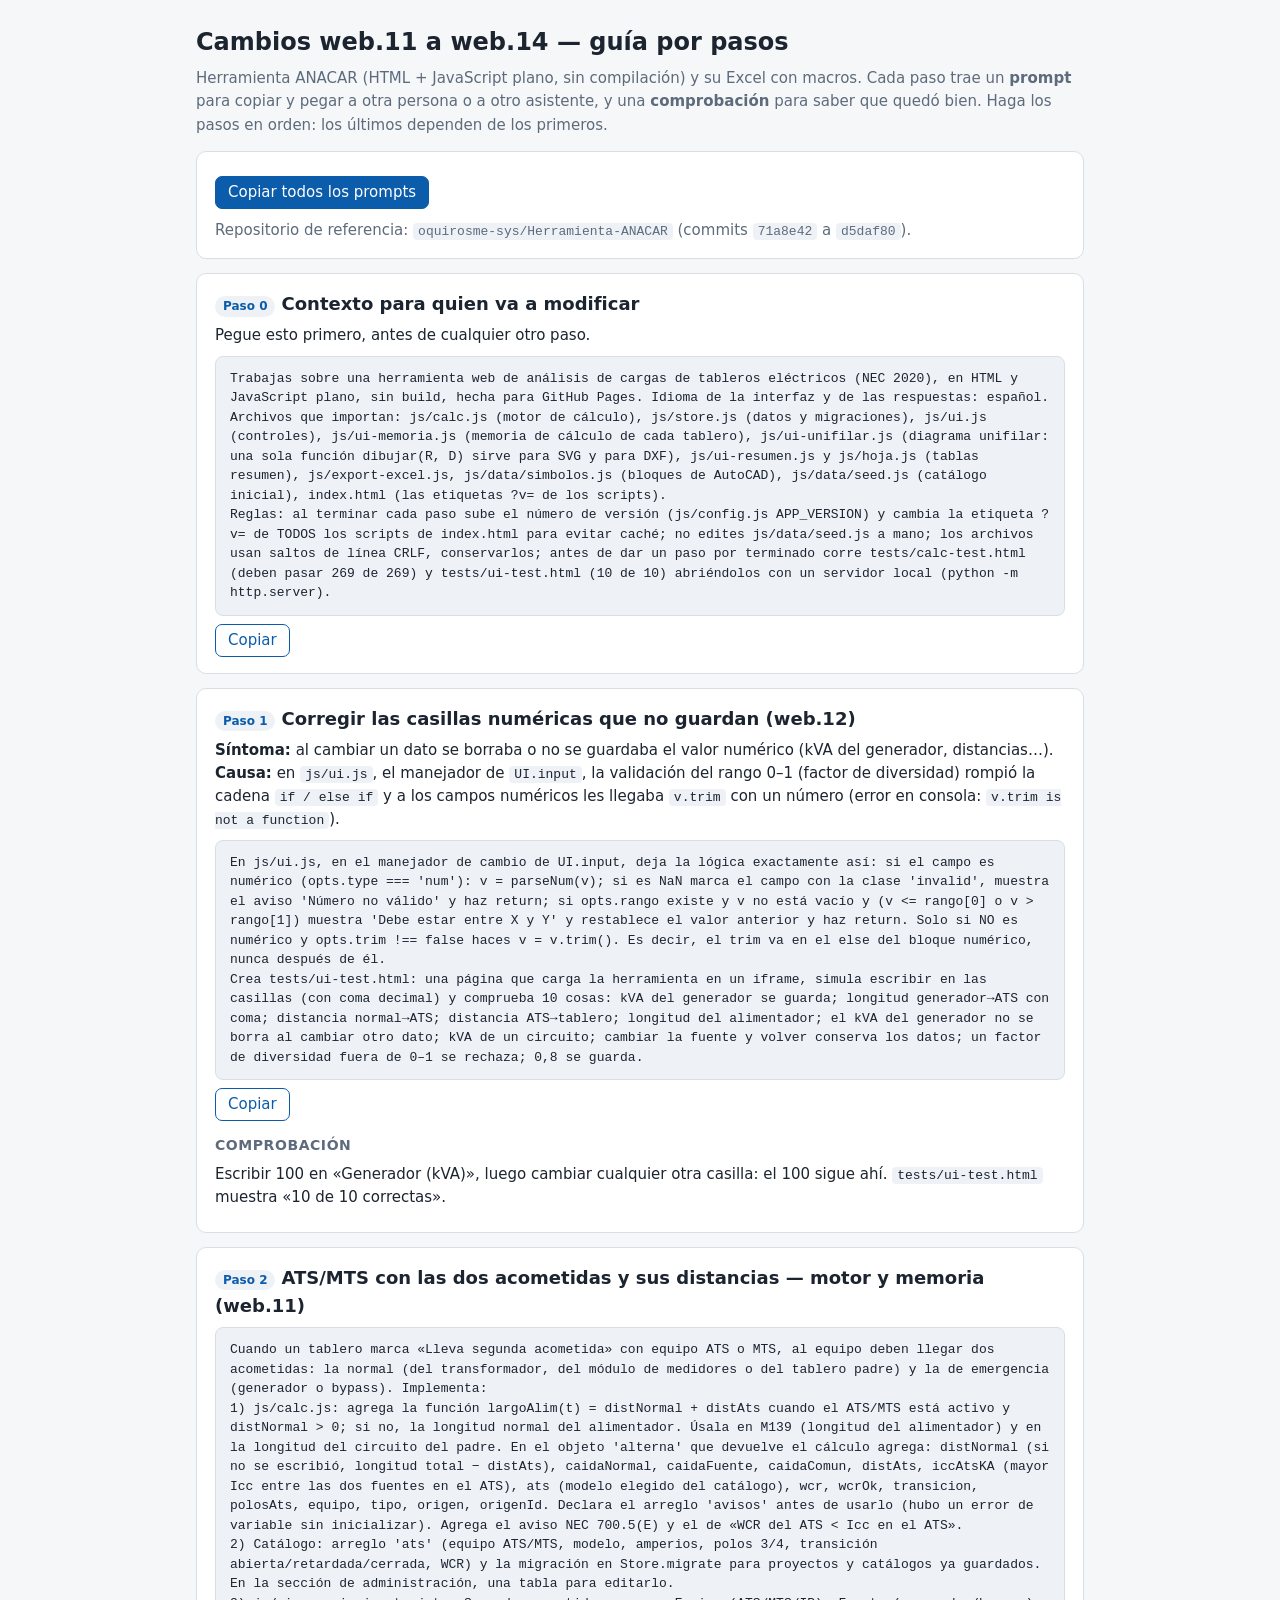
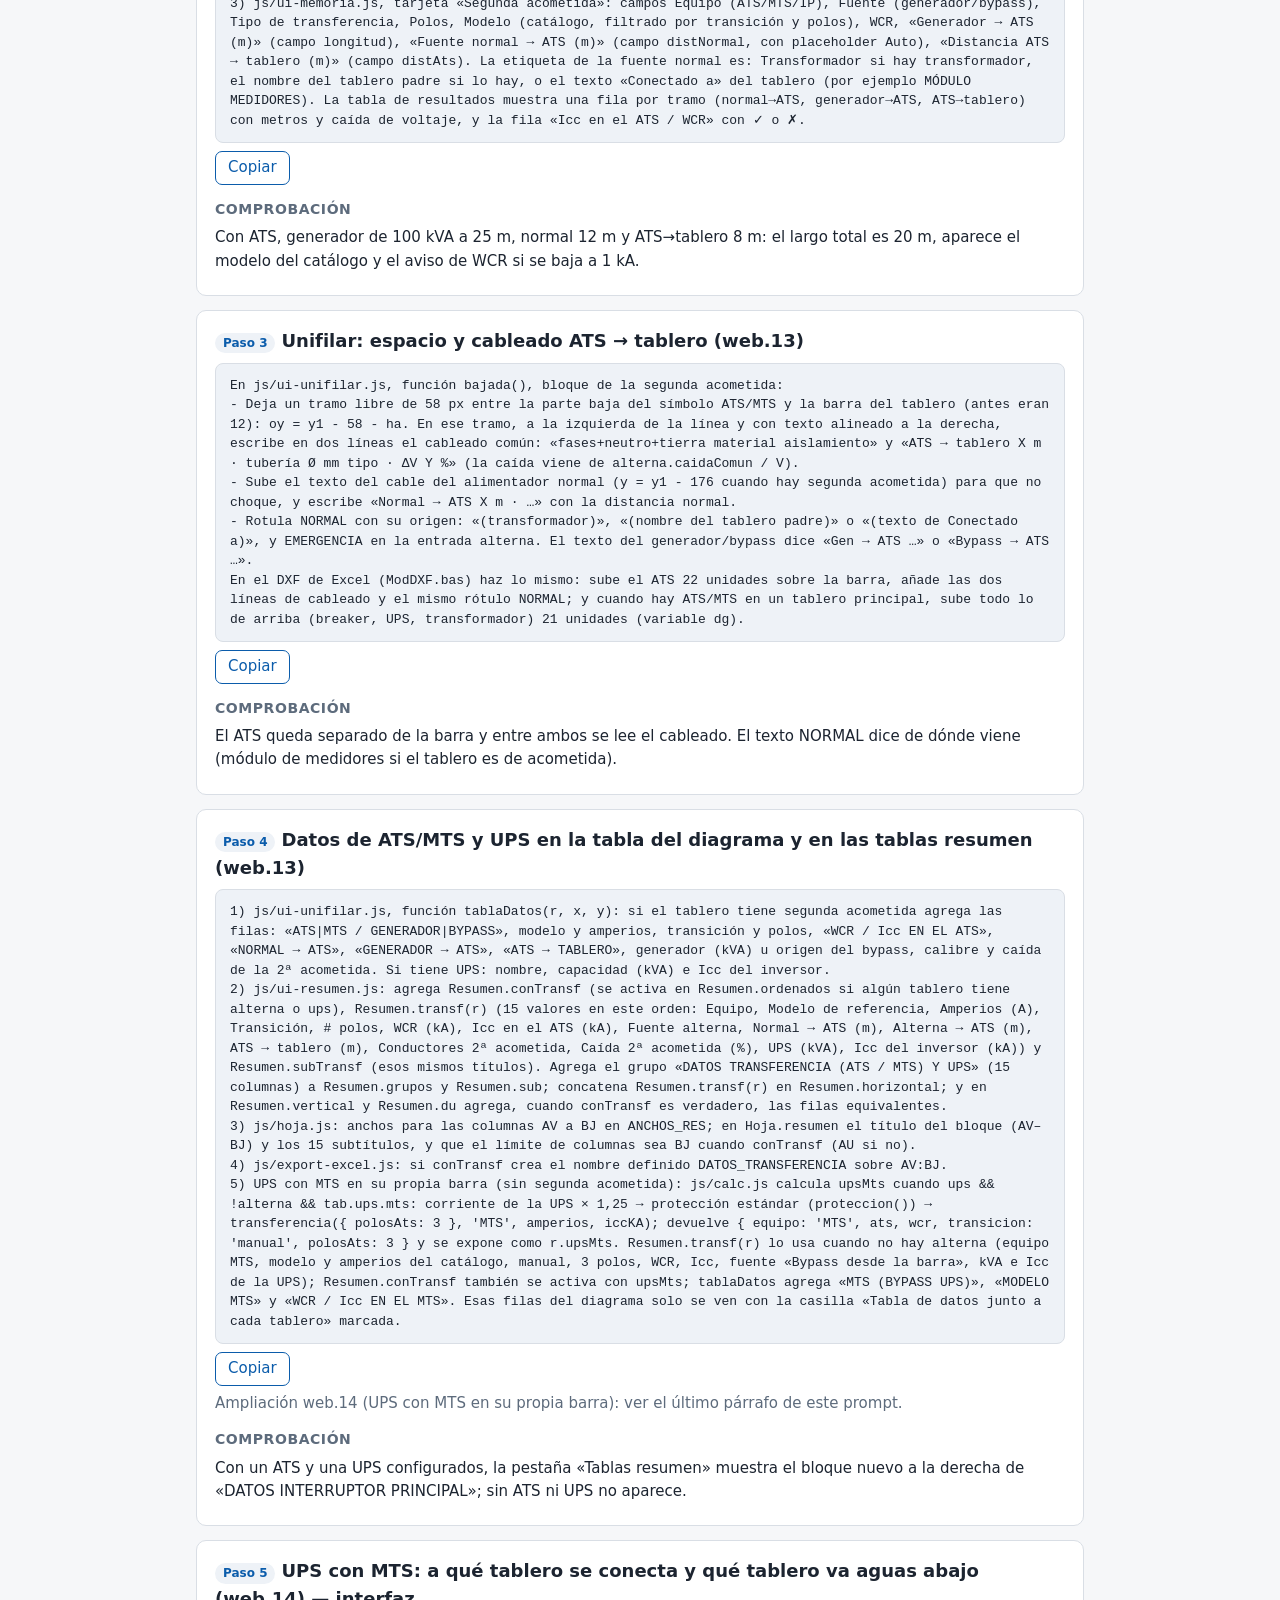
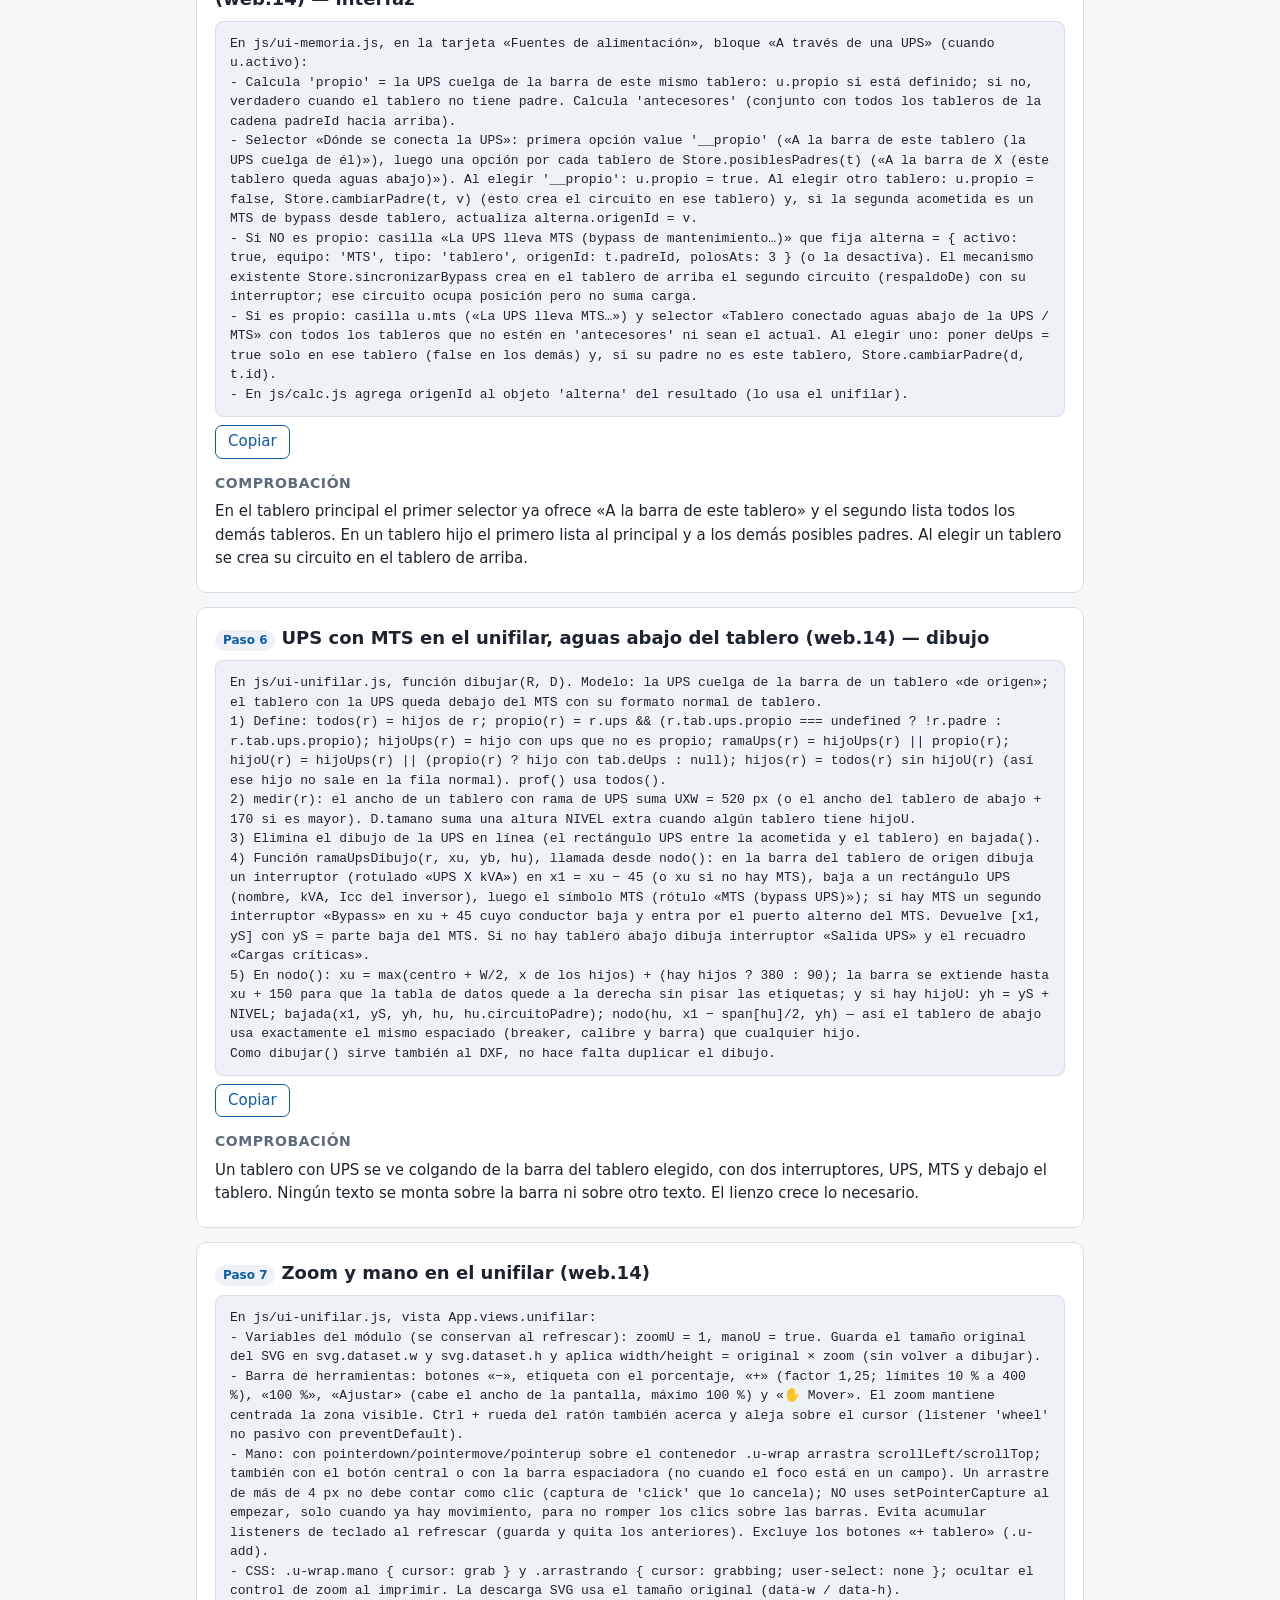
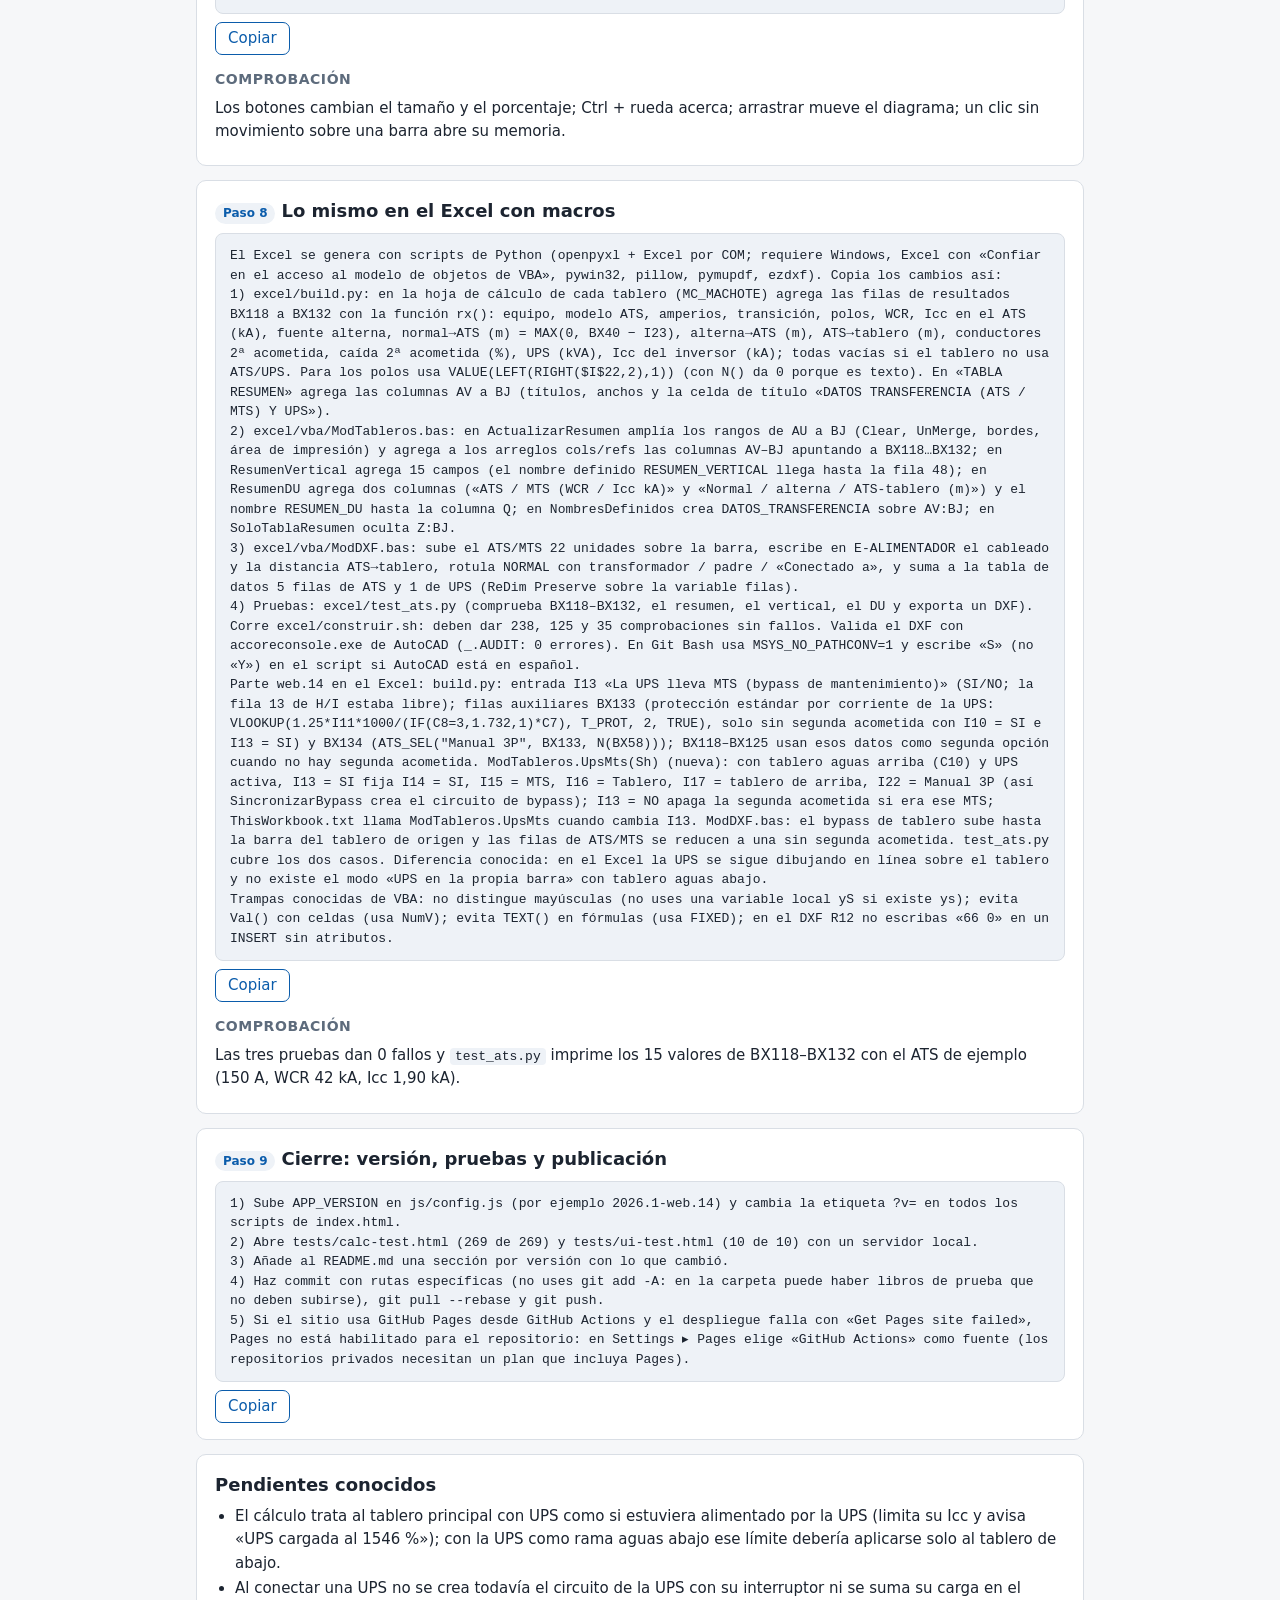
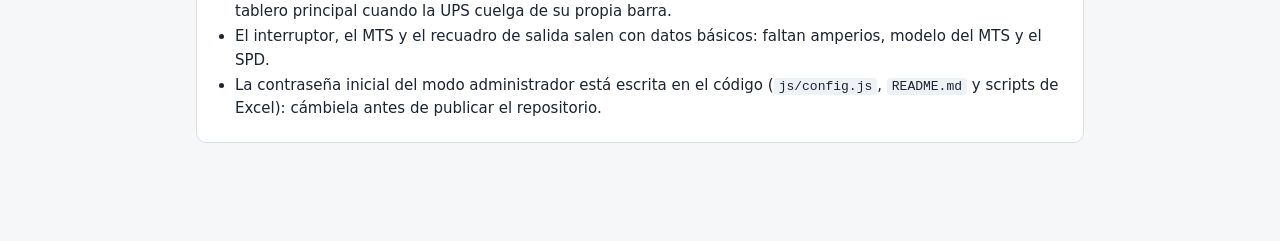
==== commit de4336d5: "docs: prompt único con el rango final de commits y las diferencias conocidas del Excel Co-Authored-B" ====
--- a/docs/cambios-web11-a-web14.html
+++ b/docs/cambios-web11-a-web14.html
@@ -29,7 +29,7 @@
   <p class="muted">Herramienta ANACAR (HTML + JavaScript plano, sin compilación) y su Excel con macros. Cada paso trae un <b>prompt</b> para copiar y pegar a otra persona o a otro asistente, y una <b>comprobación</b> para saber que quedó bien. Haga los pasos en orden: los últimos dependen de los primeros.</p>
   <div class="card ver">
     <button class="fill" id="todo">Copiar todos los prompts</button>
-    <span class="muted">Repositorio de referencia: <code>oquirosme-sys/Herramienta-ANACAR</code> (commits <code>71a8e42</code> a <code>e2a3ea7</code>).</span>
+    <span class="muted">Repositorio de referencia: <code>oquirosme-sys/Herramienta-ANACAR</code> (commits <code>71a8e42</code> a <code>d5daf80</code>).</span>
   </div>
 
   <section class="card" data-p>
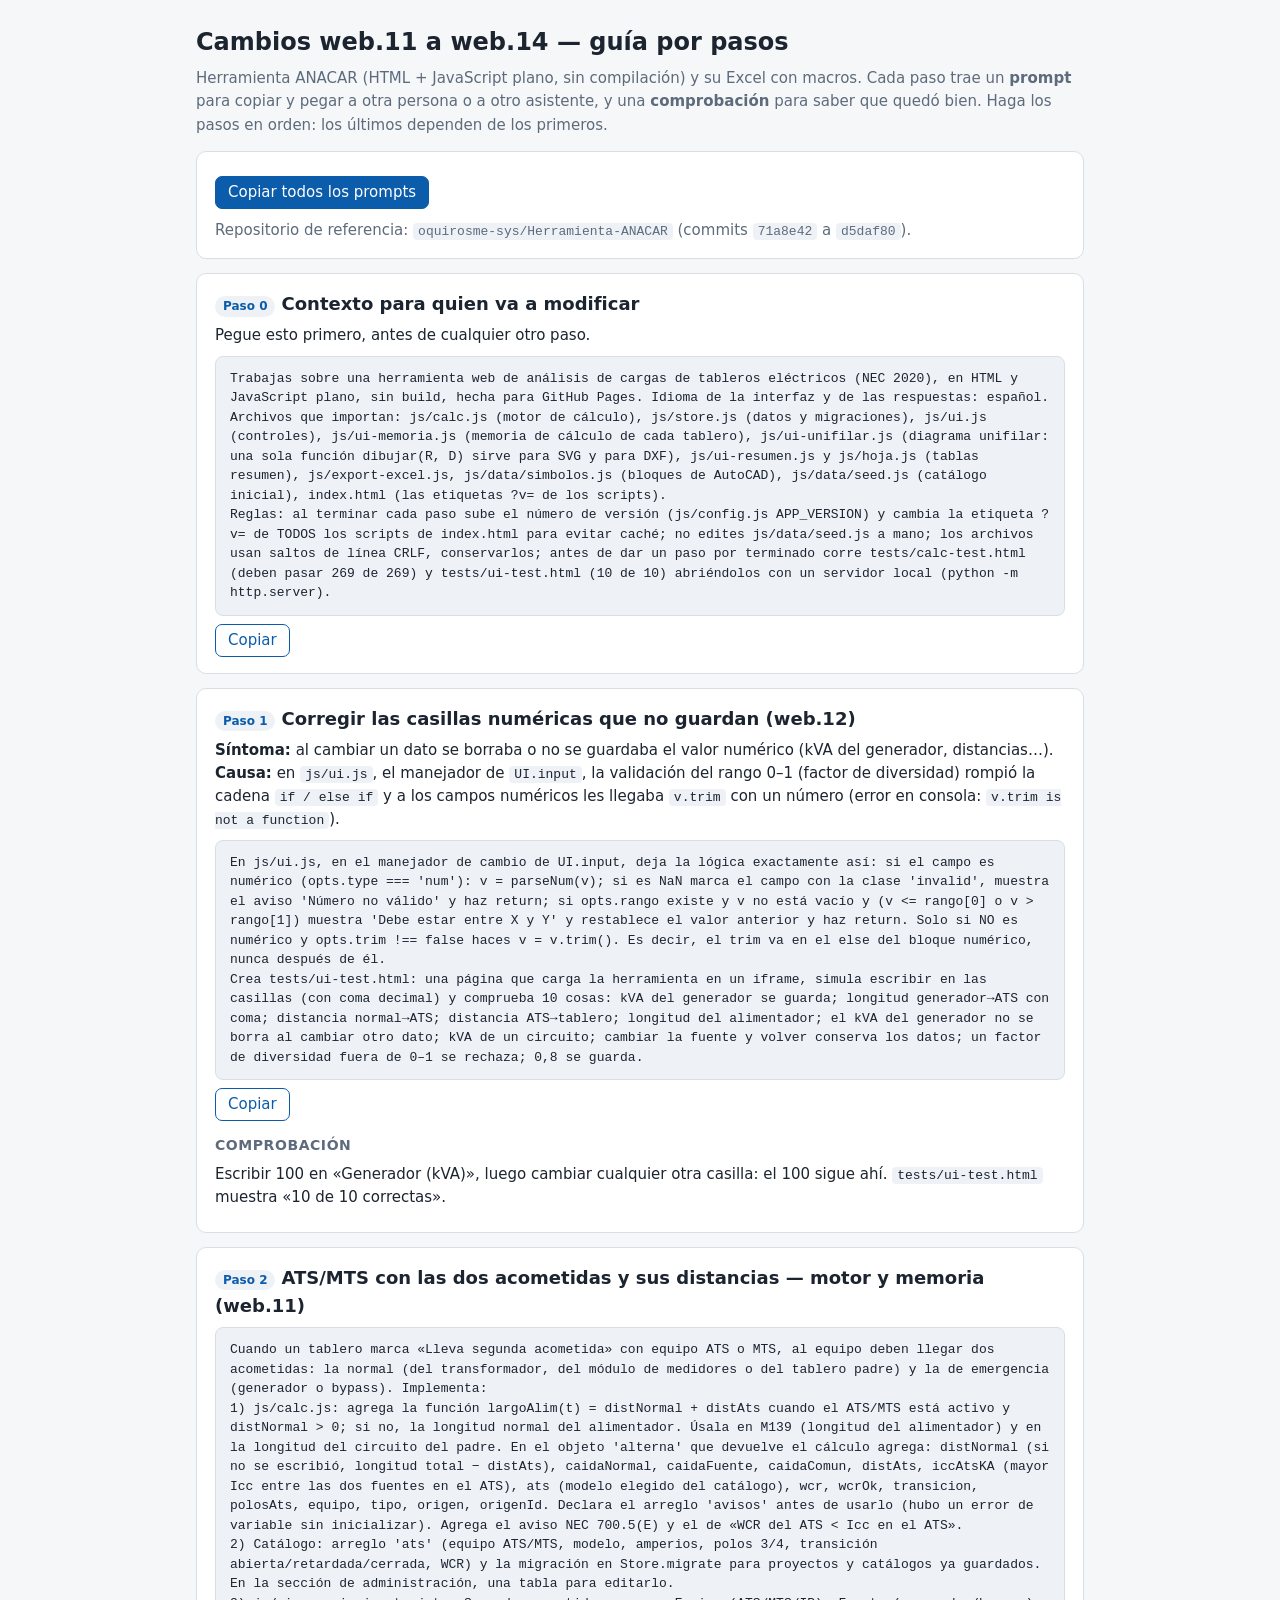
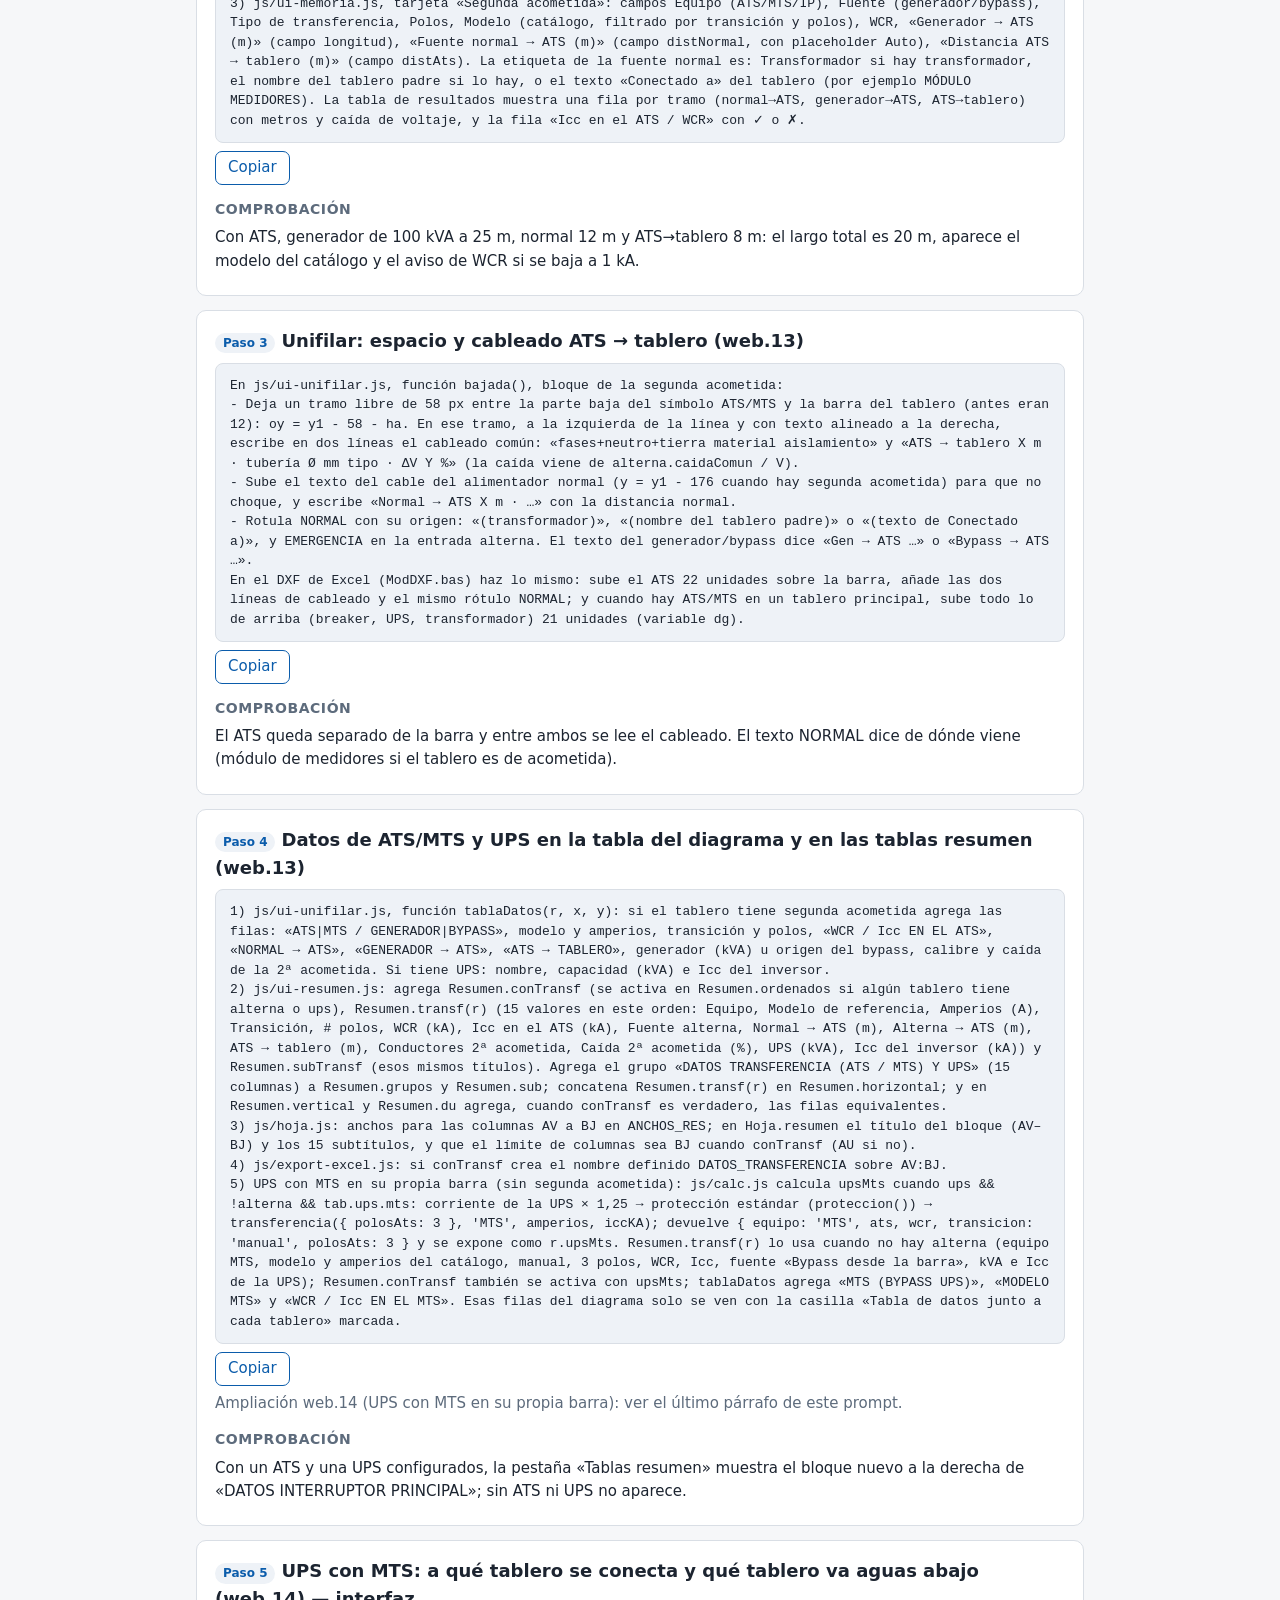
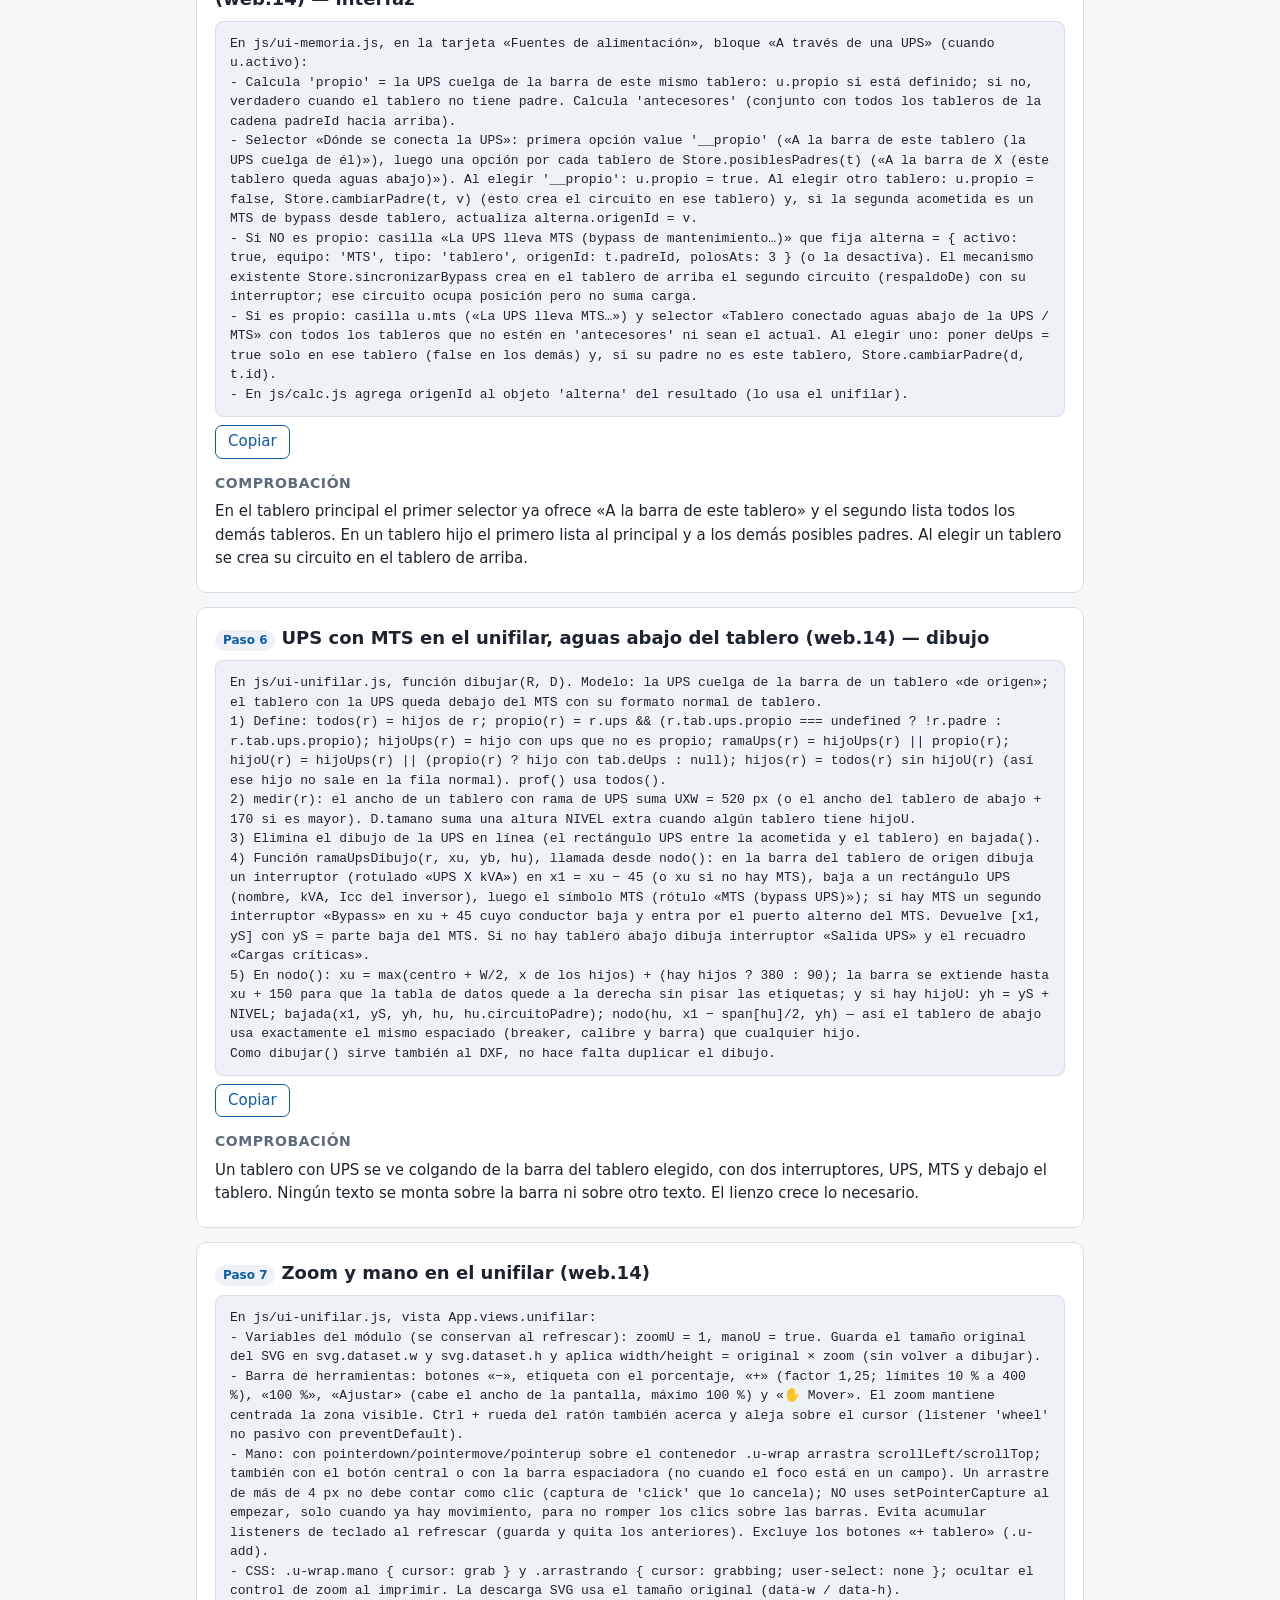
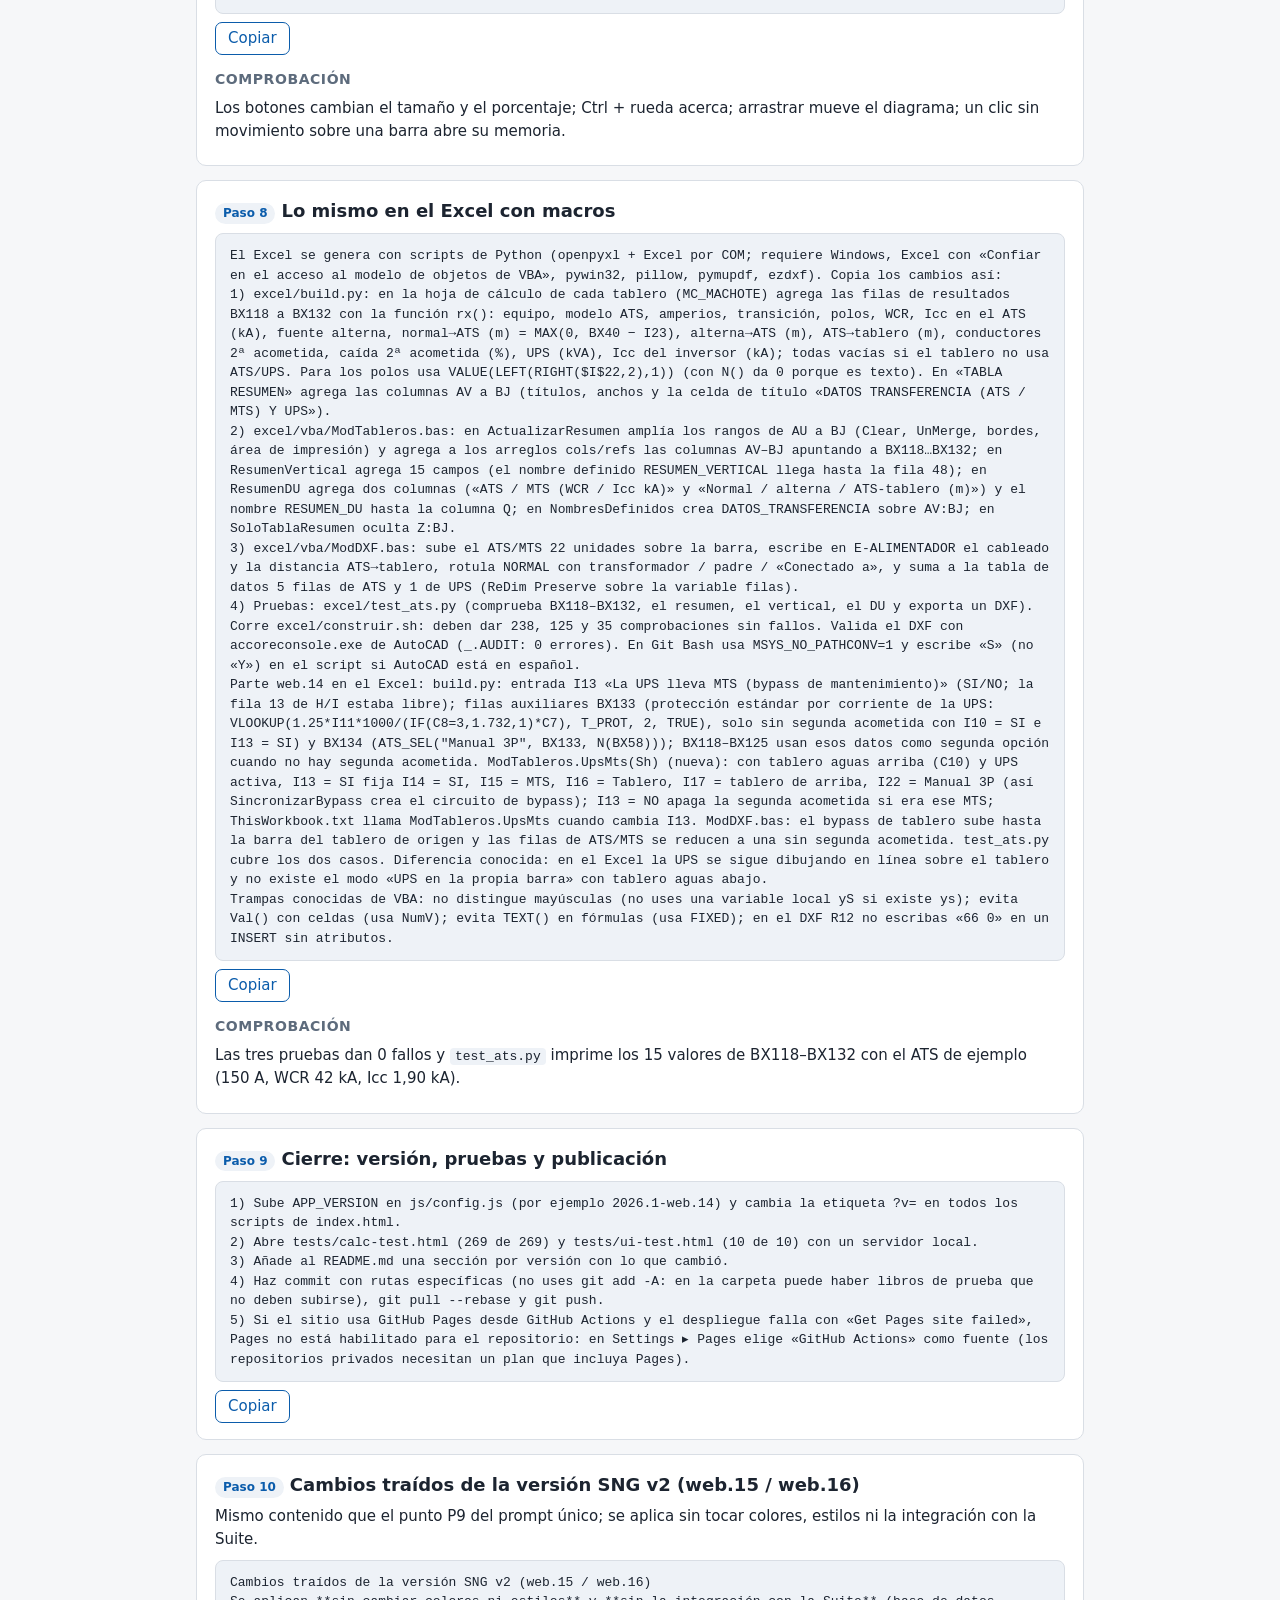
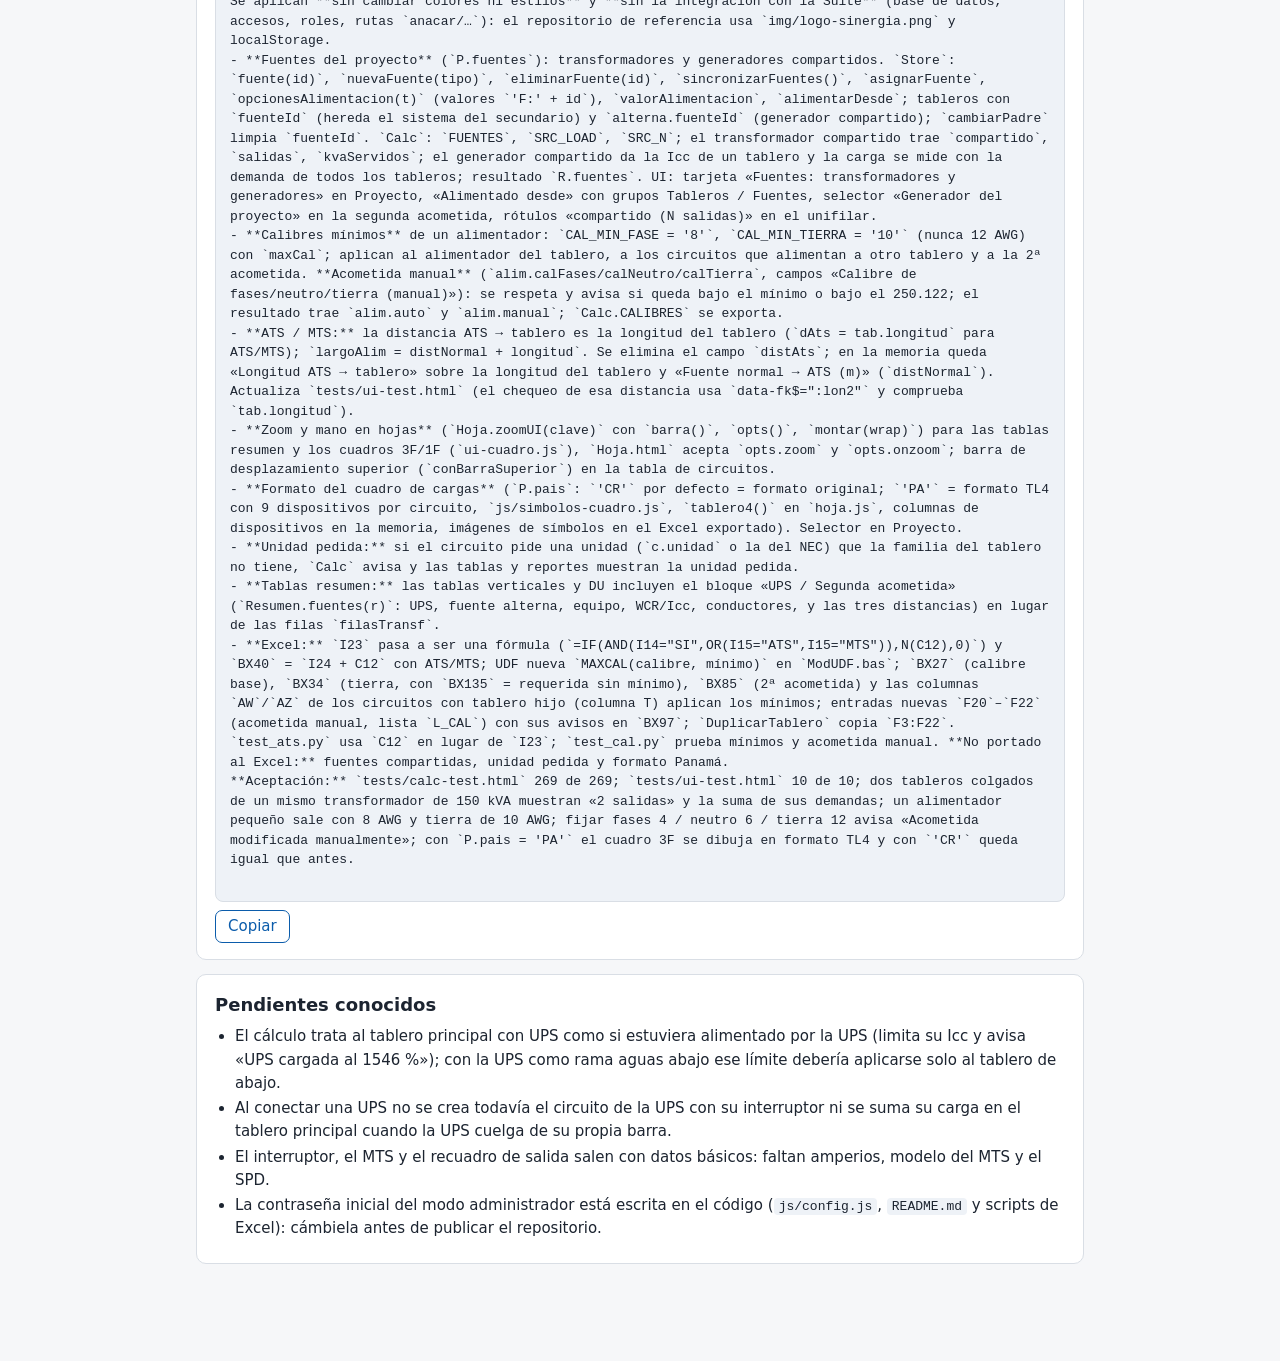
==== commit 43dfcf19: "Excel: ATS→tablero = longitud del tablero, calibres mínimos 8/10 AWG, acometida manual; documentos c" ====
--- a/docs/cambios-web11-a-web14.html
+++ b/docs/cambios-web11-a-web14.html
@@ -150,6 +150,25 @@
     <button>Copiar</button>
   </section>
 
+  <section class="card" data-p>
+    <h2><span class="tag">Paso 10</span>Cambios traídos de la versión SNG v2 (web.15 / web.16)</h2>
+    <p>Mismo contenido que el punto P9 del prompt único; se aplica sin tocar colores, estilos ni la integración con la Suite.</p>
+    <pre>Cambios traídos de la versión SNG v2 (web.15 / web.16)
+Se aplican **sin cambiar colores ni estilos** y **sin la integración con la Suite** (base de datos, accesos, roles, rutas `anacar/…`): el repositorio de referencia usa `img/logo-sinergia.png` y localStorage.
+- **Fuentes del proyecto** (`P.fuentes`): transformadores y generadores compartidos. `Store`: `fuente(id)`, `nuevaFuente(tipo)`, `eliminarFuente(id)`, `sincronizarFuentes()`, `asignarFuente`, `opcionesAlimentacion(t)` (valores `'F:' + id`), `valorAlimentacion`, `alimentarDesde`; tableros con `fuenteId` (hereda el sistema del secundario) y `alterna.fuenteId` (generador compartido); `cambiarPadre` limpia `fuenteId`. `Calc`: `FUENTES`, `SRC_LOAD`, `SRC_N`; el transformador compartido trae `compartido`, `salidas`, `kvaServidos`; el generador compartido da la Icc de un tablero y la carga se mide con la demanda de todos los tableros; resultado `R.fuentes`. UI: tarjeta «Fuentes: transformadores y generadores» en Proyecto, «Alimentado desde» con grupos Tableros / Fuentes, selector «Generador del proyecto» en la segunda acometida, rótulos «compartido (N salidas)» en el unifilar.
+- **Calibres mínimos** de un alimentador: `CAL_MIN_FASE = '8'`, `CAL_MIN_TIERRA = '10'` (nunca 12 AWG) con `maxCal`; aplican al alimentador del tablero, a los circuitos que alimentan a otro tablero y a la 2ª acometida. **Acometida manual** (`alim.calFases/calNeutro/calTierra`, campos «Calibre de fases/neutro/tierra (manual)»): se respeta y avisa si queda bajo el mínimo o bajo el 250.122; el resultado trae `alim.auto` y `alim.manual`; `Calc.CALIBRES` se exporta.
+- **ATS / MTS:** la distancia ATS → tablero es la longitud del tablero (`dAts = tab.longitud` para ATS/MTS); `largoAlim = distNormal + longitud`. Se elimina el campo `distAts`; en la memoria queda «Longitud ATS → tablero» sobre la longitud del tablero y «Fuente normal → ATS (m)» (`distNormal`). Actualiza `tests/ui-test.html` (el chequeo de esa distancia usa `data-fk$=":lon2"` y comprueba `tab.longitud`).
+- **Zoom y mano en hojas** (`Hoja.zoomUI(clave)` con `barra()`, `opts()`, `montar(wrap)`) para las tablas resumen y los cuadros 3F/1F (`ui-cuadro.js`), `Hoja.html` acepta `opts.zoom` y `opts.onzoom`; barra de desplazamiento superior (`conBarraSuperior`) en la tabla de circuitos.
+- **Formato del cuadro de cargas** (`P.pais`: `'CR'` por defecto = formato original; `'PA'` = formato TL4 con 9 dispositivos por circuito, `js/simbolos-cuadro.js`, `tablero4()` en `hoja.js`, columnas de dispositivos en la memoria, imágenes de símbolos en el Excel exportado). Selector en Proyecto.
+- **Unidad pedida:** si el circuito pide una unidad (`c.unidad` o la del NEC) que la familia del tablero no tiene, `Calc` avisa y las tablas y reportes muestran la unidad pedida.
+- **Tablas resumen:** las tablas verticales y DU incluyen el bloque «UPS / Segunda acometida» (`Resumen.fuentes(r)`: UPS, fuente alterna, equipo, WCR/Icc, conductores, y las tres distancias) en lugar de las filas `filasTransf`.
+- **Excel:** `I23` pasa a ser una fórmula (`=IF(AND(I14="SI",OR(I15="ATS",I15="MTS")),N(C12),0)`) y `BX40` = `I24 + C12` con ATS/MTS; UDF nueva `MAXCAL(calibre, mínimo)` en `ModUDF.bas`; `BX27` (calibre base), `BX34` (tierra, con `BX135` = requerida sin mínimo), `BX85` (2ª acometida) y las columnas `AW`/`AZ` de los circuitos con tablero hijo (columna T) aplican los mínimos; entradas nuevas `F20`–`F22` (acometida manual, lista `L_CAL`) con sus avisos en `BX97`; `DuplicarTablero` copia `F3:F22`. `test_ats.py` usa `C12` en lugar de `I23`; `test_cal.py` prueba mínimos y acometida manual. **No portado al Excel:** fuentes compartidas, unidad pedida y formato Panamá.
+**Aceptación:** `tests/calc-test.html` 269 de 269; `tests/ui-test.html` 10 de 10; dos tableros colgados de un mismo transformador de 150 kVA muestran «2 salidas» y la suma de sus demandas; un alimentador pequeño sale con 8 AWG y tierra de 10 AWG; fijar fases 4 / neutro 6 / tierra 12 avisa «Acometida modificada manualmente»; con `P.pais = 'PA'` el cuadro 3F se dibuja en formato TL4 y con `'CR'` queda igual que antes.
+
+</pre>
+    <button>Copiar</button>
+  </section>
+
   <section class="card">
     <h2>Pendientes conocidos</h2>
     <ul>
